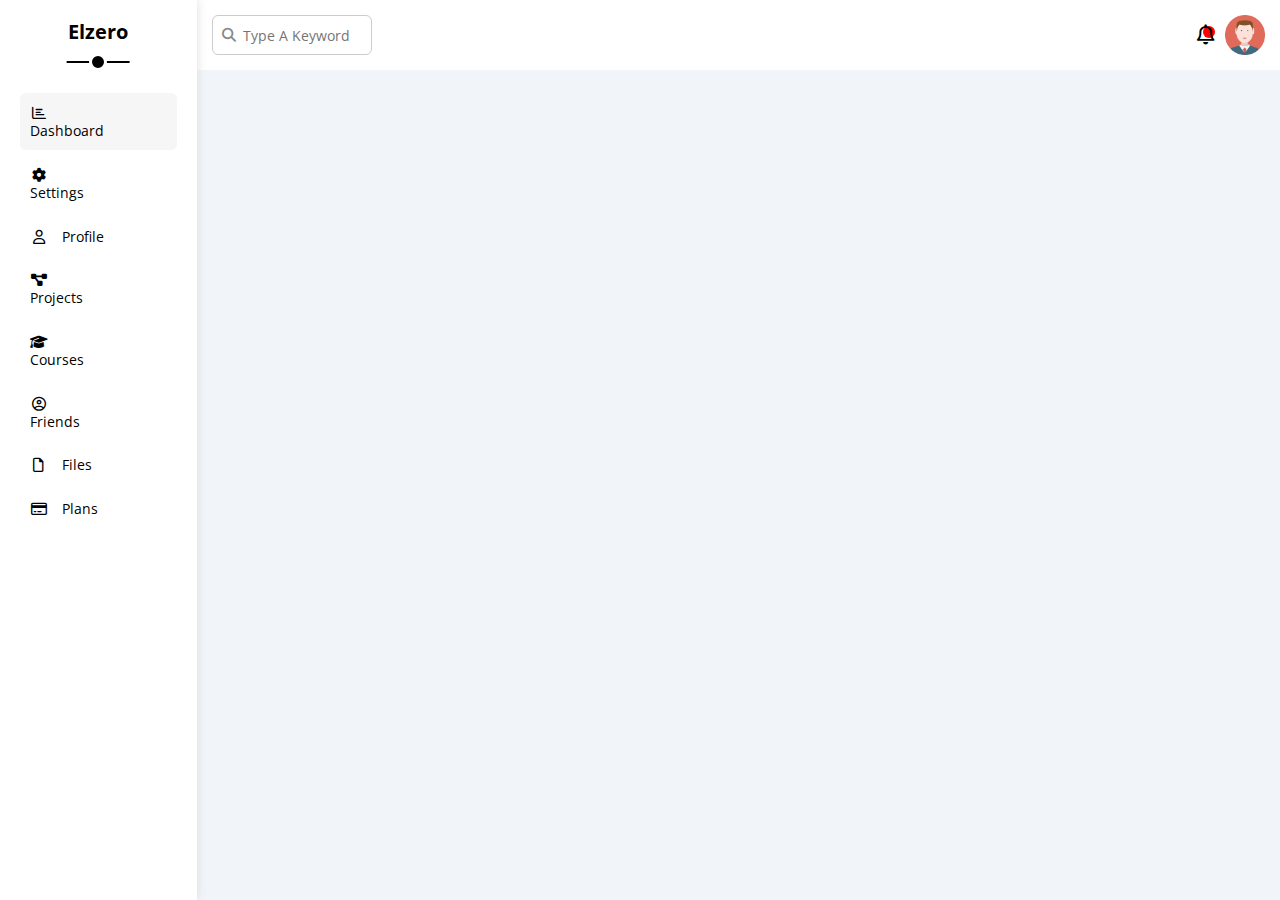
==== index.html @ d736d23d "Head" ====
<!DOCTYPE html>
<html lang="en">
  <head>
    <meta charset="UTF-8" />
    <meta http-equiv="X-UA-Compatible" content="IE=edge" />
    <meta name="viewport" content="width=device-width, initial-scale=1.0" />
    <!-- The main File -->
    <link rel="stylesheet" href="CSS/master.css" />
    <!-- Normalize Laybrary -->
    <link rel="stylesheet" href="CSS/normalize.css" />
    <!-- Font Awesome -->
    <link rel="stylesheet" href="CSS/all.min.css" />
    <!-- Open San Font -->
    <link rel="preconnect" href="https://fonts.googleapis.com" />
    <link rel="preconnect" href="https://fonts.gstatic.com" crossorigin />
    <link
      href="https://fonts.googleapis.com/css2?family=Open+Sans:ital,wght@0,300;0,400;0,500;0,600;0,700;0,800;1,300;1,400;1,500;1,600;1,700;1,800&display=swap"
      rel="stylesheet"
    />
    <title>Ali Dashboard</title>
  </head>
  <body>
    <div class="page">
      <!-- Start sidebar -->
      <div class="sidebar">
        <h3>Elzero</h3>
        <ul>
          <li class="active">
            <a href="index.html">
              <i class="fa-regular fa-chart-bar fa-fw"></i>
              <span>Dashboard</span>
            </a>
          </li>
          <li>
            <a href="index.html">
              <i class="fa-solid fa-gear fa-fw"></i>
              <span>Settings</span>
            </a>
          </li>
          <li>
            <a href="index.html">
              <i class="fa-regular fa-user fa-fw"></i>
              <span>Profile</span>
            </a>
          </li>
          <li>
            <a href="index.html">
              <i class="fa-solid fa-diagram-project fa-fw"></i>
              <span>Projects</span>
            </a>
          </li>
          <li>
            <a href="index.html">
              <i class="fa-solid fa-graduation-cap fa-fw"></i>
              <span>Courses</span>
            </a>
          </li>
          <li>
            <a href="index.html">
              <i class="fa-regular fa-circle-user fa-fw"></i>
              <span>Friends</span>
            </a>
          </li>
          <li>
            <a href="index.html">
              <i class="fa-regular fa-file fa-fw"></i>
              <span>Files</span>
            </a>
          </li>
          <li>
            <a href="index.html">
              <i class="fa-regular fa-credit-card fa-fw"></i>
              <span>Plans</span>
            </a>
          </li>
        </ul>
      </div>
      <!-- End sidebar -->
      <div class="content">
        <!-- Start Head -->
        <div class="head">
          <form action="">
            <div class="input">
              <input type="search" placeholder="Type A Keyword" />
            </div>
          </form>
          <div class="alert">
            <span>
              <i class="fa-regular fa-bell fa-lg"></i>
            </span>
            <img src="Images/avatar.png" alt="" />
          </div>
        </div>
        <!-- End Head -->
      </div>
    </div>
  </body>
</html>
---- CSS/master.css ----
*,
*::before,
*::after {
  --webkit-box-sizing: border-box;
  --moz-box-sizing: border-box;
  box-sizing: inherit;
  padding: 0;
  margin: 0;
}
*:focus {
  outline: none;
}
:root {
  --border-raduis: 6px;
  --col-white: white;
  --transition: 0.3s;
  --grey-color: #888;
}
html {
  box-sizing: border-box;
  scroll-behavior: smooth;
}
ul {
  list-style: none;
}
a {
  text-decoration: none;
}
body {
  font-family: "Open Sans", sans-serif;
}
.page {
  display: flex;
  min-height: 100vh;
  background-color: #f1f5f9;
}
/* Start Sidebar */

.sidebar {
  background-color: white;
  display: flex;
  flex-direction: column;
  padding: 20px 20px 40px;
  box-shadow: 0 0 10px #ddd;
  z-index: 2;
}
.sidebar h3 {
  font-size: 22px;
  font-weight: bold;
  display: block;
  display: flex;
  justify-content: center;
  margin: 0 0 50px;
  position: relative;
  font-size: 20px;
}
.sidebar h3::before {
  content: "";
  position: absolute;
  width: 18px;
  height: 18px;
  background-color: black;
  border: 3px solid white;
  border-radius: 50%;
  bottom: -28px;
  left: 50%;
  transform: translateX(-50%);
  z-index: 1;
}
.sidebar h3::after {
  content: "";
  position: absolute;
  background-color: black;
  width: 40%;
  height: 2px;
  bottom: -20px;
  left: 50%;
  transform: translateX(-50%);
}
.sidebar ul li {
  padding: 10px 70px 10px 10px;
  border-radius: var(--border-raduis);
  margin-bottom: 5px;
  cursor: pointer;
}
.sidebar ul li:hover {
  background-color: #f6f6f6;
  transition: var(--transition);
}
.sidebar ul .active {
  background-color: #f6f6f6;
}
.sidebar ul li a i {
  color: black;
  font-size: 14px;
  margin-right: 10px;
}
.sidebar ul li a span {
  font-size: 14px;
  color: black;
}
@media (max-width: 767px) {
  .sidebar {
    padding: 10px 5px;
  }
  .sidebar h3 {
    font-size: 13px;
    margin: 0 0 15px;
  }
  .sidebar h3::before {
    display: none;
  }
  .sidebar h3::after {
    display: none;
  }
  .sidebar ul {
    width: fit-content;
  }
  .sidebar ul li {
    padding: 10px;
    border-radius: var(--border-raduis);
    margin-bottom: 5px;
    cursor: pointer;
    width: fit-content;
  }
  .sidebar ul li a {
    display: block;
    width: fit-content;
    margin: auto;
  }
  .sidebar ul li a i {
    display: flex;
    justify-content: center;
    text-align: center;
    color: black;
    font-size: 14px;
    margin: auto;
  }
  .sidebar ul li a span {
    display: none;
  }
}

/* End Sidebar */

/* Start Head */

.content {
  width: 100vw;
}

.content .head {
  display: flex;
  justify-content: space-between;
  align-items: center;
  padding: 15px;
  background-color: var(--col-white);
}
.content .head form .input {
  position: relative;
}
.content .head form .input::before {
  font-family: var(--fa-style-family-classic);
  content: "\f002";
  font-weight: 900;
  position: absolute;
  left: 10px;
  top: 50%;
  transform: translateY(-50%);
  font-size: 14px;
  color: var(--grey-color);
  z-index: 2;
}
.content .head form input {
  width: 160px;
  height: 40px;
  border: 1px solid #ccc;
  padding-left: 30px;
  border-radius: var(--border-raduis);
  position: relative;
  transition: var(--transition);
}
.content .head form input::placeholder {
  font-weight: normal;
  font-size: 14px;
}
.content .head form input:focus::placeholder {
  opacity: 0;
}
.content .head form input:focus {
  width: 250px;
}
.content .head .alert {
  display: flex;
  justify-content: center;
  align-items: center;
  gap: 10px;
}
.content .head .alert span {
  position: relative;
}
.content .head .alert span::before {
  content: "";
  position: absolute;
  width: 12px;
  height: 12px;
  background-color: red;
  top: 0;
  right: 0;
  border-radius: 50%;
}
.content .head .alert i {
  position: relative;
}
.content .head .alert img {
  width: 40px;
}

/* End Head */
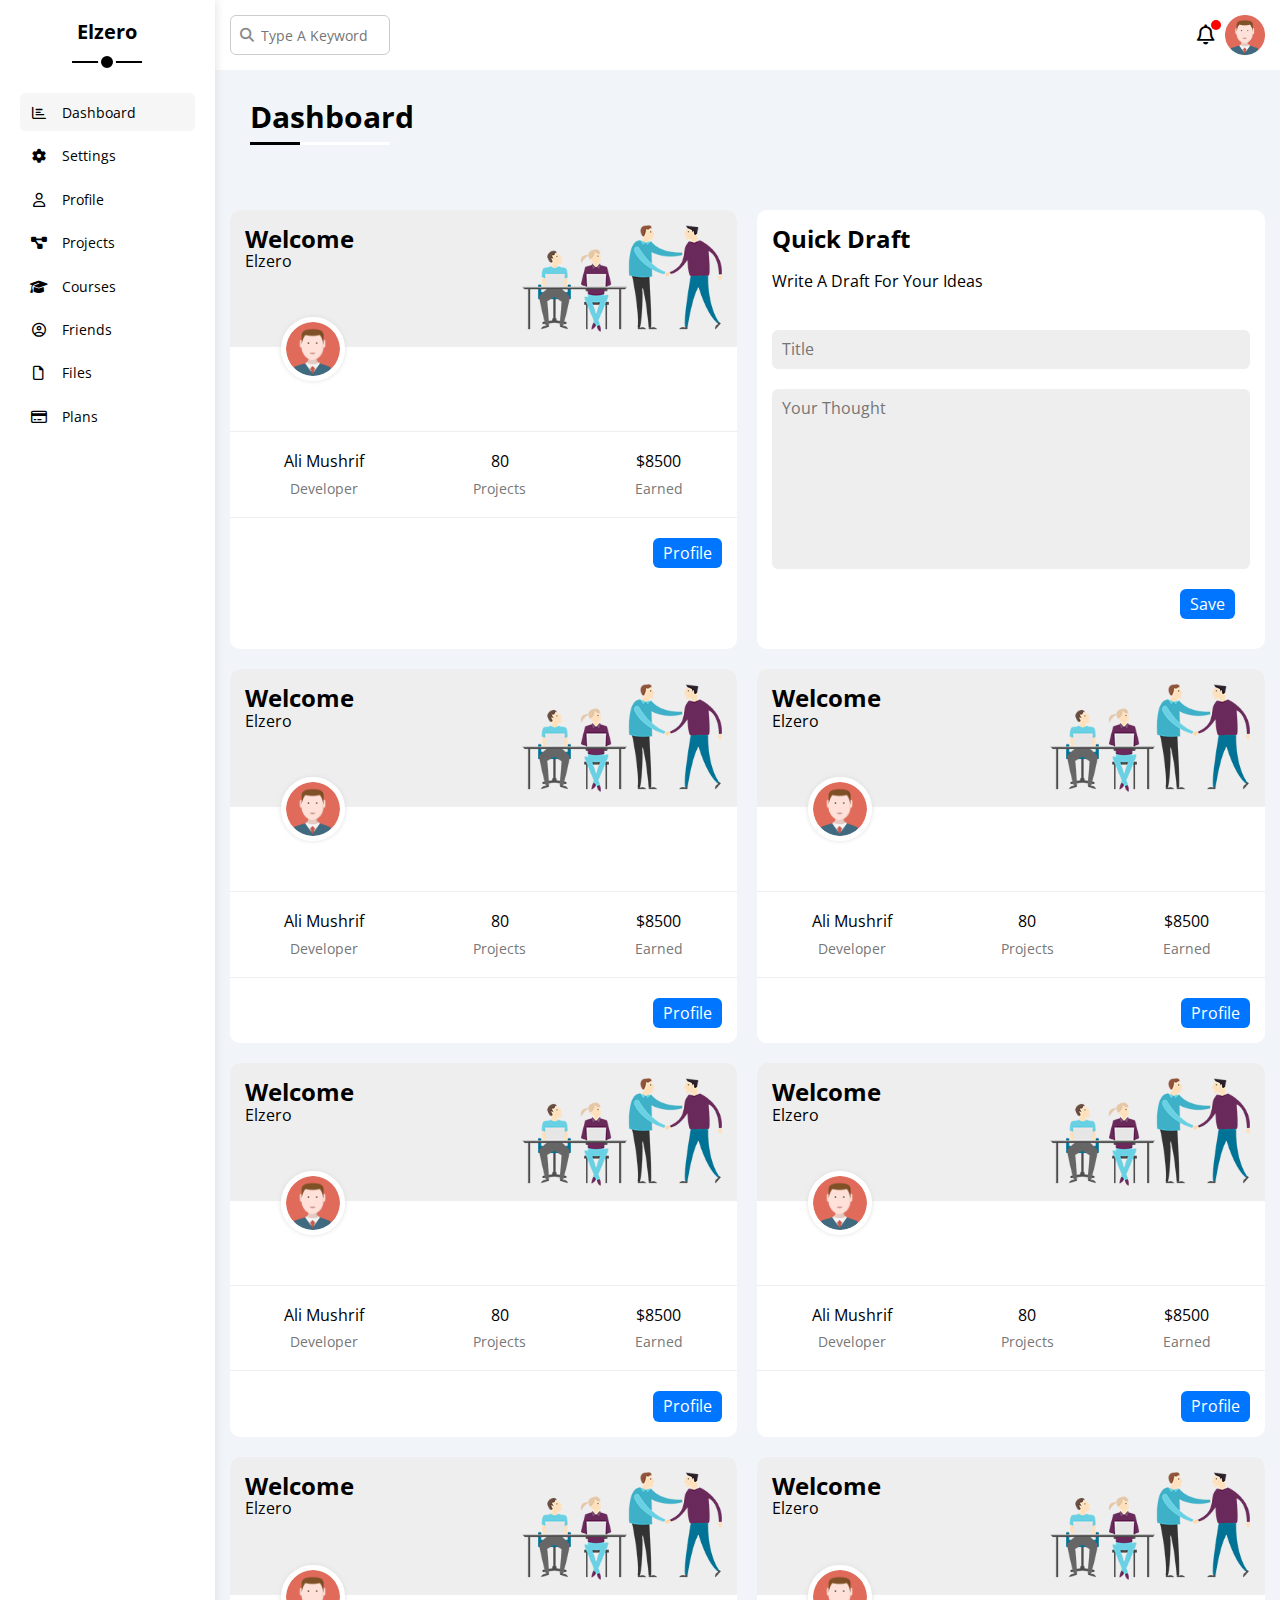
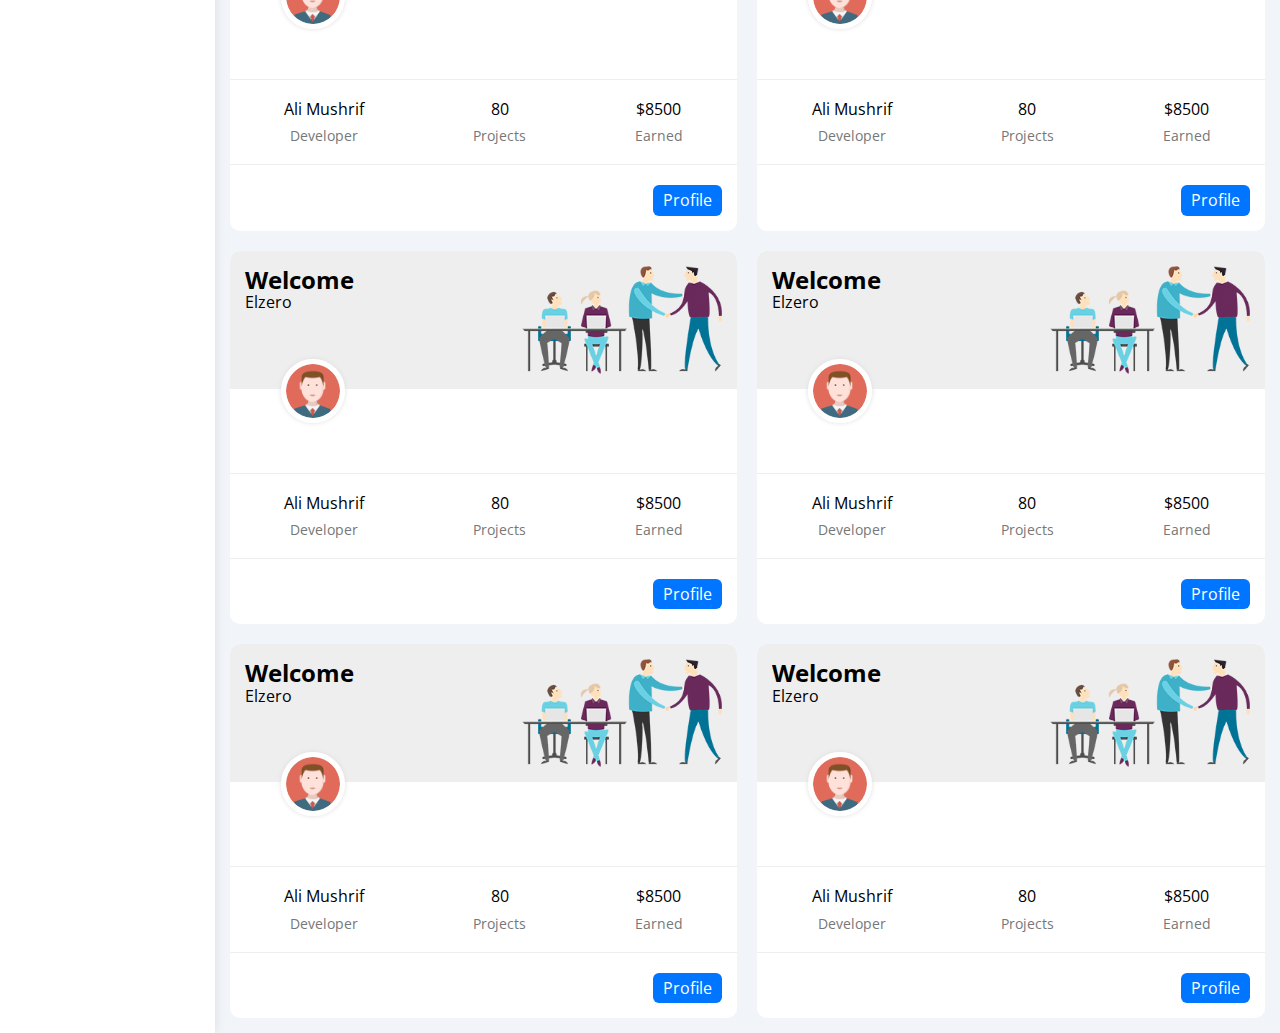
==== commit 424353f6: "Quick" ====
--- a/index.html
+++ b/index.html
@@ -92,6 +92,324 @@
           </div>
         </div>
         <!-- End Head -->
+        <!--Start Title Of Page -->
+        <div class="content-container">
+          <h1>Dashboard</h1>
+        </div>
+        <!--End Title Of Page -->
+        <div class="wrapper">
+          <!-- Start Welcome -->
+          <div class="box welcome">
+            <div class="intro">
+              <div class="text">
+                <h2>Welcome</h2>
+                <p>Elzero</p>
+              </div>
+              <img src="Images/welcome.png" alt="" />
+            </div>
+            <div class="rest">
+              <img src="Images/avatar.png" alt="" />
+              <div class="text">
+                <div class="column">
+                  <h3>Ali Mushrif</h3>
+                  <p>Developer</p>
+                </div>
+                <div class="column">
+                  <h3>80</h3>
+                  <p>Projects</p>
+                </div>
+                <div class="column">
+                  <h3>$8500</h3>
+                  <p>Earned</p>
+                </div>
+              </div>
+              <button>Profile</button>
+            </div>
+          </div>
+          <!-- End Welcome -->
+          <!-- Start Quick Draft -->
+          <!-- /*///////////////////////////////////////*/ -->
+          <div class="box quick-draft">
+            <h2>Quick Draft</h2>
+            <p>Write A Draft For Your Ideas</p>
+            <form action="">
+              <input type="text" placeholder="Title" />
+              <textarea placeholder="Your Thought"></textarea>
+              <input type="submit" value="Save" />
+            </form>
+          </div>
+          <!-- End Quick Draft -->
+          <div class="box welcome">
+            <div class="intro">
+              <div class="text">
+                <h2>Welcome</h2>
+                <p>Elzero</p>
+              </div>
+              <img src="Images/welcome.png" alt="" />
+            </div>
+            <div class="rest">
+              <img src="Images/avatar.png" alt="" />
+              <div class="text">
+                <div class="column">
+                  <h3>Ali Mushrif</h3>
+                  <p>Developer</p>
+                </div>
+                <div class="column">
+                  <h3>80</h3>
+                  <p>Projects</p>
+                </div>
+                <div class="column">
+                  <h3>$8500</h3>
+                  <p>Earned</p>
+                </div>
+              </div>
+              <button>Profile</button>
+            </div>
+          </div>
+          <div class="box welcome">
+            <div class="intro">
+              <div class="text">
+                <h2>Welcome</h2>
+                <p>Elzero</p>
+              </div>
+              <img src="Images/welcome.png" alt="" />
+            </div>
+            <div class="rest">
+              <img src="Images/avatar.png" alt="" />
+              <div class="text">
+                <div class="column">
+                  <h3>Ali Mushrif</h3>
+                  <p>Developer</p>
+                </div>
+                <div class="column">
+                  <h3>80</h3>
+                  <p>Projects</p>
+                </div>
+                <div class="column">
+                  <h3>$8500</h3>
+                  <p>Earned</p>
+                </div>
+              </div>
+              <button>Profile</button>
+            </div>
+          </div>
+          <div class="box welcome">
+            <div class="intro">
+              <div class="text">
+                <h2>Welcome</h2>
+                <p>Elzero</p>
+              </div>
+              <img src="Images/welcome.png" alt="" />
+            </div>
+            <div class="rest">
+              <img src="Images/avatar.png" alt="" />
+              <div class="text">
+                <div class="column">
+                  <h3>Ali Mushrif</h3>
+                  <p>Developer</p>
+                </div>
+                <div class="column">
+                  <h3>80</h3>
+                  <p>Projects</p>
+                </div>
+                <div class="column">
+                  <h3>$8500</h3>
+                  <p>Earned</p>
+                </div>
+              </div>
+              <button>Profile</button>
+            </div>
+          </div>
+          <div class="box welcome">
+            <div class="intro">
+              <div class="text">
+                <h2>Welcome</h2>
+                <p>Elzero</p>
+              </div>
+              <img src="Images/welcome.png" alt="" />
+            </div>
+            <div class="rest">
+              <img src="Images/avatar.png" alt="" />
+              <div class="text">
+                <div class="column">
+                  <h3>Ali Mushrif</h3>
+                  <p>Developer</p>
+                </div>
+                <div class="column">
+                  <h3>80</h3>
+                  <p>Projects</p>
+                </div>
+                <div class="column">
+                  <h3>$8500</h3>
+                  <p>Earned</p>
+                </div>
+              </div>
+              <button>Profile</button>
+            </div>
+          </div>
+          <div class="box welcome">
+            <div class="intro">
+              <div class="text">
+                <h2>Welcome</h2>
+                <p>Elzero</p>
+              </div>
+              <img src="Images/welcome.png" alt="" />
+            </div>
+            <div class="rest">
+              <img src="Images/avatar.png" alt="" />
+              <div class="text">
+                <div class="column">
+                  <h3>Ali Mushrif</h3>
+                  <p>Developer</p>
+                </div>
+                <div class="column">
+                  <h3>80</h3>
+                  <p>Projects</p>
+                </div>
+                <div class="column">
+                  <h3>$8500</h3>
+                  <p>Earned</p>
+                </div>
+              </div>
+              <button>Profile</button>
+            </div>
+          </div>
+          <div class="box welcome">
+            <div class="intro">
+              <div class="text">
+                <h2>Welcome</h2>
+                <p>Elzero</p>
+              </div>
+              <img src="Images/welcome.png" alt="" />
+            </div>
+            <div class="rest">
+              <img src="Images/avatar.png" alt="" />
+              <div class="text">
+                <div class="column">
+                  <h3>Ali Mushrif</h3>
+                  <p>Developer</p>
+                </div>
+                <div class="column">
+                  <h3>80</h3>
+                  <p>Projects</p>
+                </div>
+                <div class="column">
+                  <h3>$8500</h3>
+                  <p>Earned</p>
+                </div>
+              </div>
+              <button>Profile</button>
+            </div>
+          </div>
+          <div class="box welcome">
+            <div class="intro">
+              <div class="text">
+                <h2>Welcome</h2>
+                <p>Elzero</p>
+              </div>
+              <img src="Images/welcome.png" alt="" />
+            </div>
+            <div class="rest">
+              <img src="Images/avatar.png" alt="" />
+              <div class="text">
+                <div class="column">
+                  <h3>Ali Mushrif</h3>
+                  <p>Developer</p>
+                </div>
+                <div class="column">
+                  <h3>80</h3>
+                  <p>Projects</p>
+                </div>
+                <div class="column">
+                  <h3>$8500</h3>
+                  <p>Earned</p>
+                </div>
+              </div>
+              <button>Profile</button>
+            </div>
+          </div>
+          <div class="box welcome">
+            <div class="intro">
+              <div class="text">
+                <h2>Welcome</h2>
+                <p>Elzero</p>
+              </div>
+              <img src="Images/welcome.png" alt="" />
+            </div>
+            <div class="rest">
+              <img src="Images/avatar.png" alt="" />
+              <div class="text">
+                <div class="column">
+                  <h3>Ali Mushrif</h3>
+                  <p>Developer</p>
+                </div>
+                <div class="column">
+                  <h3>80</h3>
+                  <p>Projects</p>
+                </div>
+                <div class="column">
+                  <h3>$8500</h3>
+                  <p>Earned</p>
+                </div>
+              </div>
+              <button>Profile</button>
+            </div>
+          </div>
+          <div class="box welcome">
+            <div class="intro">
+              <div class="text">
+                <h2>Welcome</h2>
+                <p>Elzero</p>
+              </div>
+              <img src="Images/welcome.png" alt="" />
+            </div>
+            <div class="rest">
+              <img src="Images/avatar.png" alt="" />
+              <div class="text">
+                <div class="column">
+                  <h3>Ali Mushrif</h3>
+                  <p>Developer</p>
+                </div>
+                <div class="column">
+                  <h3>80</h3>
+                  <p>Projects</p>
+                </div>
+                <div class="column">
+                  <h3>$8500</h3>
+                  <p>Earned</p>
+                </div>
+              </div>
+              <button>Profile</button>
+            </div>
+          </div>
+          <div class="box welcome">
+            <div class="intro">
+              <div class="text">
+                <h2>Welcome</h2>
+                <p>Elzero</p>
+              </div>
+              <img src="Images/welcome.png" alt="" />
+            </div>
+            <div class="rest">
+              <img src="Images/avatar.png" alt="" />
+              <div class="text">
+                <div class="column">
+                  <h3>Ali Mushrif</h3>
+                  <p>Developer</p>
+                </div>
+                <div class="column">
+                  <h3>80</h3>
+                  <p>Projects</p>
+                </div>
+                <div class="column">
+                  <h3>$8500</h3>
+                  <p>Earned</p>
+                </div>
+              </div>
+              <button>Profile</button>
+            </div>
+          </div>
+        </div>
       </div>
     </div>
   </body>
--- a/CSS/master.css
+++ b/CSS/master.css
@@ -12,14 +12,33 @@
 }
 :root {
   --border-raduis: 6px;
-  --col-white: white;
+  --blue-color: #0075ff;
+  --blue-alt-color: #0d69d5;
+  --orange-color: #f59e0b;
+  --green-color: #22c55e;
+  --red-color: #f44336;
+  --grey-color: #888;
+  --text-color: #777;
+  --white-color: white;
+  --black-color: black;
   --transition: 0.3s;
-  --grey-color: #888;
 }
 html {
   box-sizing: border-box;
   scroll-behavior: smooth;
 }
+::-webkit-scrollbar {
+  width: 15px;
+}
+::-webkit-scrollbar-track {
+  background-color: #f6f6f6;
+}
+::-webkit-scrollbar-thumb {
+  background-color: var(--blue-color);
+}
+::-webkit-scrollbar-thumb:hover {
+  background-color: var(--blue-alt-color);
+}
 ul {
   list-style: none;
 }
@@ -37,9 +56,10 @@
 /* Start Sidebar */
 
 .sidebar {
-  background-color: white;
-  display: flex;
-  flex-direction: column;
+  background-color: var(--white-color);
+  display: flex;
+  flex-direction: column;
+  width: 250px;
   padding: 20px 20px 40px;
   box-shadow: 0 0 10px #ddd;
   z-index: 2;
@@ -60,7 +80,7 @@
   width: 18px;
   height: 18px;
   background-color: black;
-  border: 3px solid white;
+  border: 3px solid var(--white-color);
   border-radius: 50%;
   bottom: -28px;
   left: 50%;
@@ -78,7 +98,7 @@
   transform: translateX(-50%);
 }
 .sidebar ul li {
-  padding: 10px 70px 10px 10px;
+  padding: 10px;
   border-radius: var(--border-raduis);
   margin-bottom: 5px;
   cursor: pointer;
@@ -102,6 +122,7 @@
 @media (max-width: 767px) {
   .sidebar {
     padding: 10px 5px;
+    width: fit-content;
   }
   .sidebar h3 {
     font-size: 13px;
@@ -154,7 +175,7 @@
   justify-content: space-between;
   align-items: center;
   padding: 15px;
-  background-color: var(--col-white);
+  background-color: var(--white-color);
 }
 .content .head form .input {
   position: relative;
@@ -202,11 +223,11 @@
 .content .head .alert span::before {
   content: "";
   position: absolute;
-  width: 12px;
-  height: 12px;
+  width: 10px;
+  height: 10px;
   background-color: red;
-  top: 0;
-  right: 0;
+  top: -6px;
+  right: -6px;
   border-radius: 50%;
 }
 .content .head .alert i {
@@ -217,3 +238,158 @@
 }
 
 /* End Head */
+
+/* Start Title Of Page */
+.content-container {
+  padding: 10px 15px;
+}
+.content-container > h1 {
+  font-size: 30px;
+  padding: 0 0 10px;
+  font-weight: bold;
+  width: fit-content;
+  position: relative;
+  margin: 20px 20px 40px;
+}
+.content-container > h1::before {
+  content: "";
+  position: absolute;
+  width: 140px;
+  height: 3px;
+  left: 0;
+  bottom: 0;
+  background-color: var(--white-color);
+}
+.content-container > h1::after {
+  content: "";
+  position: absolute;
+  width: 50px;
+  height: 3px;
+  left: 0;
+  bottom: 0;
+  background-color: var(--black-color);
+}
+/* End Title Of Page */
+
+/* Start Welcome */
+
+.wrapper {
+  display: grid;
+  grid-template-columns: repeat(auto-fill, minmax(450px, 1fr));
+  gap: 20px;
+  padding: 15px;
+}
+
+.wrapper .box {
+  background-color: var(--white-color);
+  border-radius: 10px;
+  overflow: hidden;
+}
+.wrapper .welcome {
+  display: flex;
+  flex-direction: column;
+}
+.wrapper .welcome .intro {
+  display: flex;
+  justify-content: space-between;
+  background-color: #eee;
+  padding: 15px;
+}
+.wrapper .welcome .intro .text {
+}
+.wrapper .welcome .intro > img {
+  width: 200px;
+}
+.wrapper .welcome .rest {
+  display: flex;
+  flex-direction: column;
+}
+.wrapper .welcome .rest > img {
+  width: 64px;
+  box-shadow: 0 0 5px #ddd;
+  border-radius: 50%;
+  border: 5px solid var(--white-color);
+  position: relative;
+  top: -30px;
+  left: 10%;
+}
+.wrapper .welcome .rest .text {
+  display: flex;
+  justify-content: space-around;
+  border-top: 1px solid #eee;
+  border-bottom: 1px solid #eee;
+  padding: 20px 0;
+  margin: 20px 0;
+  text-align: center;
+}
+.wrapper .welcome .rest .text .column h3 {
+  margin-bottom: 10px;
+  font-weight: 400;
+  font-size: 16px;
+}
+.wrapper .welcome .rest .text .column p {
+  font-size: 14px;
+  color: var(--text-color);
+}
+.wrapper .welcome .rest button {
+  width: fit-content;
+  margin: 0 15px 15px auto;
+  background-color: var(--blue-color);
+  padding: 6px 10px;
+  border: none;
+  border-radius: var(--border-raduis);
+  color: var(--white-color);
+}
+.wrapper .welcome .rest button:hover {
+  background-color: var(--blue-alt-color);
+}
+
+/* End Welcome */
+
+/* Start Quick Draft */
+
+.wrapper .quick-draft {
+  display: flex;
+  flex-direction: column;
+  gap: 20px;
+  padding: 15px;
+}
+.wrapper .quick-draft p {
+  margin-bottom: 20px;
+}
+.wrapper .quick-draft form {
+  display: flex;
+  flex-direction: column;
+  gap: 20px;
+}
+.wrapper .quick-draft form > input[type="text"] {
+  width: 100%;
+  border-radius: var(--border-raduis);
+  border: none;
+  background-color: #eee;
+  min-height: 30px;
+  padding: 10px;
+}
+.wrapper .quick-draft form > textarea {
+  width: 100%;
+  resize: none;
+  min-height: 180px;
+  padding: 10px;
+  border-radius: var(--border-raduis);
+  background-color: #eee;
+  border: none;
+}
+.wrapper .quick-draft form input[type="submit"] {
+  width: fit-content;
+  background-color: var(--blue-color);
+  margin: 0 15px 15px auto;
+  padding: 6px 10px;
+  border: none;
+  border-radius: var(--border-raduis);
+  color: var(--white-color);
+}
+.wrapper .quick-draft form input[type="submit"]:hover {
+  background-color: var(--blue-alt-color);
+}
+
+/* End Quick Draft */
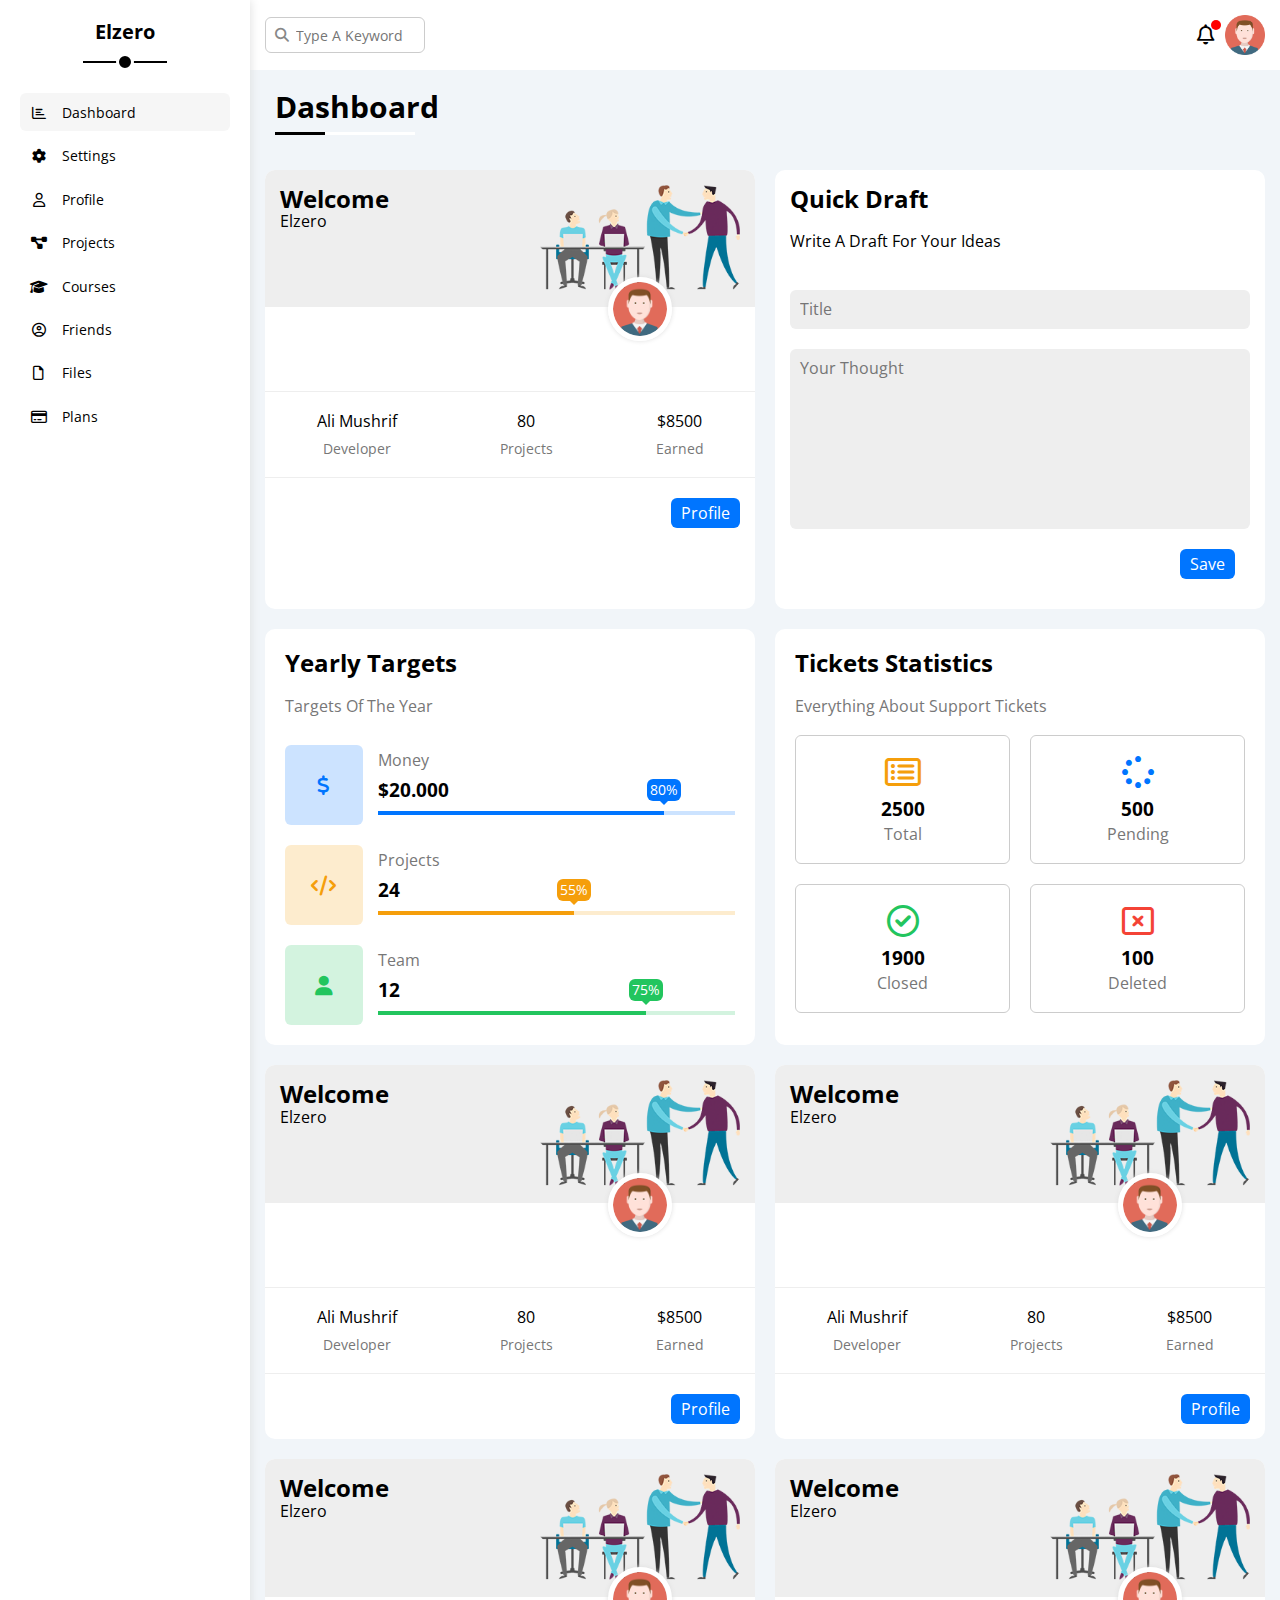
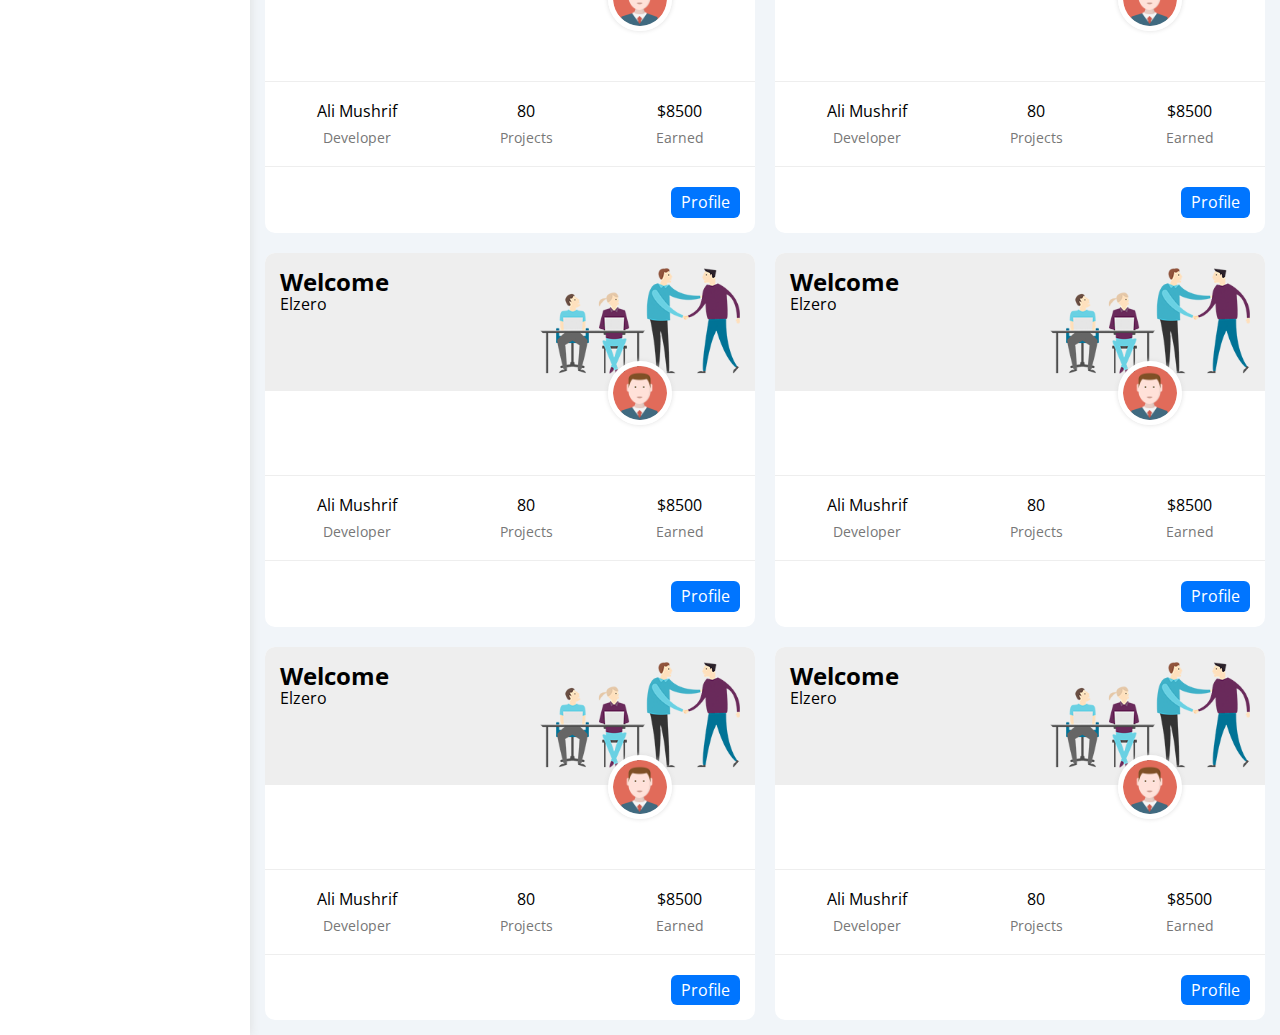
==== commit ab922c34: "Statistics" ====
--- a/index.html
+++ b/index.html
@@ -128,7 +128,6 @@
           </div>
           <!-- End Welcome -->
           <!-- Start Quick Draft -->
-          <!-- /*///////////////////////////////////////*/ -->
           <div class="box quick-draft">
             <h2>Quick Draft</h2>
             <p>Write A Draft For Your Ideas</p>
@@ -139,60 +138,76 @@
             </form>
           </div>
           <!-- End Quick Draft -->
-          <div class="box welcome">
-            <div class="intro">
-              <div class="text">
-                <h2>Welcome</h2>
-                <p>Elzero</p>
-              </div>
-              <img src="Images/welcome.png" alt="" />
-            </div>
-            <div class="rest">
-              <img src="Images/avatar.png" alt="" />
-              <div class="text">
-                <div class="column">
-                  <h3>Ali Mushrif</h3>
-                  <p>Developer</p>
-                </div>
-                <div class="column">
-                  <h3>80</h3>
-                  <p>Projects</p>
-                </div>
-                <div class="column">
-                  <h3>$8500</h3>
-                  <p>Earned</p>
-                </div>
-              </div>
-              <button>Profile</button>
-            </div>
-          </div>
-          <div class="box welcome">
-            <div class="intro">
-              <div class="text">
-                <h2>Welcome</h2>
-                <p>Elzero</p>
-              </div>
-              <img src="Images/welcome.png" alt="" />
-            </div>
-            <div class="rest">
-              <img src="Images/avatar.png" alt="" />
-              <div class="text">
-                <div class="column">
-                  <h3>Ali Mushrif</h3>
-                  <p>Developer</p>
-                </div>
-                <div class="column">
-                  <h3>80</h3>
-                  <p>Projects</p>
-                </div>
-                <div class="column">
-                  <h3>$8500</h3>
-                  <p>Earned</p>
-                </div>
-              </div>
-              <button>Profile</button>
-            </div>
-          </div>
+          <!-- Start Yearly Targets -->
+          <div class="box yearly-targets">
+            <h2>Yearly Targets</h2>
+            <p>Targets Of The Year</p>
+            <div class="sub-box a">
+              <div class="icon">
+                <i class="fa-solid fa-dollar-sign fa-lg c-blue"></i>
+              </div>
+              <div class="target">
+                <p>Money</p>
+                <h3>$20.000</h3>
+                <div>
+                  <span style="width: 80%" prog="80%"></span>
+                </div>
+              </div>
+            </div>
+            <div class="sub-box b">
+              <div class="icon">
+                <i class="fa-solid fa-code fa-lg c-orange"></i>
+              </div>
+              <div class="target">
+                <p>Projects</p>
+                <h3>24</h3>
+                <div>
+                  <span style="width: 55%" prog="55%"></span>
+                </div>
+              </div>
+            </div>
+            <div class="sub-box c">
+              <div class="icon">
+                <i class="fa-solid fa-user fa-lg c-green"></i>
+              </div>
+              <div class="target">
+                <p>Team</p>
+                <h3>12</h3>
+                <div>
+                  <span style="width: 75%" prog="75%"></span>
+                </div>
+              </div>
+            </div>
+          </div>
+          <!-- End Yearly Targets -->
+          <!-- Start Tickets Statistics -->
+          <div class="box tickets-statistics">
+            <h2>Tickets Statistics</h2>
+            <p>Everything About Support Tickets</p>
+            <div class="grid-holder">
+              <div class="sub-box a">
+                <i class="fa-regular fa-rectangle-list fa-2x"></i>
+                <h3>2500</h3>
+                <p>Total</p>
+              </div>
+              <div class="sub-box b">
+                <i class="fa-solid fa-spinner fa-2x"></i>
+                <h3>500</h3>
+                <p>Pending</p>
+              </div>
+              <div class="sub-box c">
+                <i class="fa-regular fa-circle-check fa-2x"></i>
+                <h3>1900</h3>
+                <p>Closed</p>
+              </div>
+              <div class="sub-box d">
+                <i class="fa-regular fa-rectangle-xmark fa-2x mb-10 c-red"></i>
+                <h3>100</h3>
+                <p>Deleted</p>
+              </div>
+            </div>
+          </div>
+          <!-- End Tickets Statistics -->
           <div class="box welcome">
             <div class="intro">
               <div class="text">
--- a/CSS/master.css
+++ b/CSS/master.css
@@ -167,9 +167,14 @@
 /* Start Head */
 
 .content {
-  width: 100vw;
-}
-
+  width: calc(100vw - 250px);
+  flex: 1;
+}
+@media (max-width: 767px) {
+  .content {
+    width: calc(100vw - 50px);
+  }
+}
 .content .head {
   display: flex;
   justify-content: space-between;
@@ -194,9 +199,8 @@
 }
 .content .head form input {
   width: 160px;
-  height: 40px;
   border: 1px solid #ccc;
-  padding-left: 30px;
+  padding: 8px 0 8px 30px;
   border-radius: var(--border-raduis);
   position: relative;
   transition: var(--transition);
@@ -249,7 +253,7 @@
   font-weight: bold;
   width: fit-content;
   position: relative;
-  margin: 20px 20px 40px;
+  margin: 10px;
 }
 .content-container > h1::before {
   content: "";
@@ -279,7 +283,14 @@
   gap: 20px;
   padding: 15px;
 }
-
+@media (max-width: 767px) {
+  .wrapper {
+    display: grid;
+    grid-template-columns: repeat(auto-fill, minmax(250px, 1fr));
+    gap: 20px;
+    padding: 15px;
+  }
+}
 .wrapper .box {
   background-color: var(--white-color);
   border-radius: 10px;
@@ -295,10 +306,14 @@
   background-color: #eee;
   padding: 15px;
 }
-.wrapper .welcome .intro .text {
-}
+
 .wrapper .welcome .intro > img {
   width: 200px;
+}
+@media (max-width: 767px) {
+  .wrapper .welcome .intro > img {
+    display: none;
+  }
 }
 .wrapper .welcome .rest {
   display: flex;
@@ -311,7 +326,7 @@
   border: 5px solid var(--white-color);
   position: relative;
   top: -30px;
-  left: 10%;
+  right: -70%;
 }
 .wrapper .welcome .rest .text {
   display: flex;
@@ -393,3 +408,169 @@
 }
 
 /* End Quick Draft */
+
+/* Start Yearly Targets */
+
+.yearly-targets {
+  display: flex;
+  flex-direction: column;
+  gap: 20px;
+  padding: 20px;
+  background-color: var(--white-color);
+}
+.yearly-targets h2 {
+}
+.yearly-targets p {
+  color: var(--text-color);
+  margin-bottom: 10px;
+}
+.yearly-targets .sub-box {
+  display: flex;
+}
+.yearly-targets .sub-box .icon {
+  display: flex;
+  justify-content: center;
+  align-items: center;
+  width: 98px;
+  height: 80px;
+  margin-right: 15px;
+  border-radius: var(--border-raduis);
+}
+.yearly-targets .a .icon {
+  background-color: rgb(0 117 255 / 20%);
+  color: var(--blue-color);
+}
+.yearly-targets .b .icon {
+  background-color: rgb(245 158 11 / 20%);
+  color: var(--orange-color);
+}
+.yearly-targets .c .icon {
+  background-color: rgb(34 197 94 / 20%);
+  color: var(--green-color);
+}
+.yearly-targets .sub-box .target {
+  display: flex;
+  flex-direction: column;
+  justify-content: center;
+  width: 100%;
+}
+.yearly-targets .sub-box .target h3 {
+  margin-bottom: 10px;
+}
+.yearly-targets .sub-box .target > div {
+  width: 100%;
+  height: 4px;
+  margin-bottom: 5px;
+}
+.yearly-targets .sub-box .target > div {
+  position: relative;
+}
+.yearly-targets .a .target > div {
+  background-color: rgb(0 117 255 / 20%);
+}
+.yearly-targets .b .target > div {
+  background-color: rgb(245 158 11 / 20%);
+}
+.yearly-targets .c .target > div {
+  background-color: rgb(34 197 94 / 20%);
+}
+.yearly-targets .sub-box .target > div span {
+  height: 4px;
+  position: absolute;
+  left: 0;
+  top: 0;
+}
+.yearly-targets .sub-box .target > div span::before {
+  content: attr(prog);
+  position: absolute;
+  width: 34px;
+  height: 22px;
+  right: -17px;
+  top: -32px;
+  color: var(--white-color);
+  border-radius: var(--border-raduis);
+  display: flex;
+  justify-content: center;
+  align-items: center;
+  font-size: 14px;
+  z-index: 1;
+}
+.yearly-targets .a .target > div span::before {
+  background-color: var(--blue-color);
+}
+.yearly-targets .b .target > div span::before {
+  background-color: var(--orange-color);
+}
+.yearly-targets .c .target > div span::before {
+  background-color: var(--green-color);
+}
+.yearly-targets .sub-box .target > div span::after {
+  content: "";
+  border: 10px solid;
+  position: absolute;
+  right: -10px;
+  top: -16px;
+}
+.yearly-targets .a .target > div span::after {
+  border-color: var(--blue-color) transparent transparent transparent;
+}
+.yearly-targets .b .target > div span::after {
+  border-color: var(--orange-color) transparent transparent transparent;
+}
+.yearly-targets .c .target > div span::after {
+  border-color: var(--green-color) transparent transparent transparent;
+}
+
+.yearly-targets .a .target > div span {
+  background-color: var(--blue-color);
+}
+.yearly-targets .b .target > div span {
+  background-color: var(--orange-color);
+}
+.yearly-targets .c .target > div span {
+  background-color: var(--green-color);
+}
+
+/* End Yearly Targets */
+
+/* Start Tickets Statistics */
+.tickets-statistics {
+  display: flex;
+  flex-direction: column;
+  gap: 20px;
+  padding: 20px;
+}
+.tickets-statistics p {
+  color: var(--text-color);
+}
+.tickets-statistics .grid-holder {
+  display: grid;
+  grid-template-columns: repeat(auto-fill, minmax(200px, 1fr));
+  gap: 20px;
+}
+.tickets-statistics .grid-holder .sub-box {
+  border: 1px solid #ccc;
+  border-radius: var(--border-raduis);
+  display: flex;
+  flex-direction: column;
+  justify-content: center;
+  align-items: center;
+  padding: 20px;
+}
+.tickets-statistics .grid-holder .a i {
+  color: var(--orange-color);
+}
+.tickets-statistics .grid-holder .b i {
+  color: var(--blue-color);
+}
+.tickets-statistics .grid-holder .c i {
+  color: var(--green-color);
+}
+.tickets-statistics .grid-holder .d i {
+  color: var(--red-color);
+}
+.tickets-statistics .grid-holder .sub-box h3 {
+  margin: 10px 0 5px;
+}
+
+/* End Tickets Statistics */
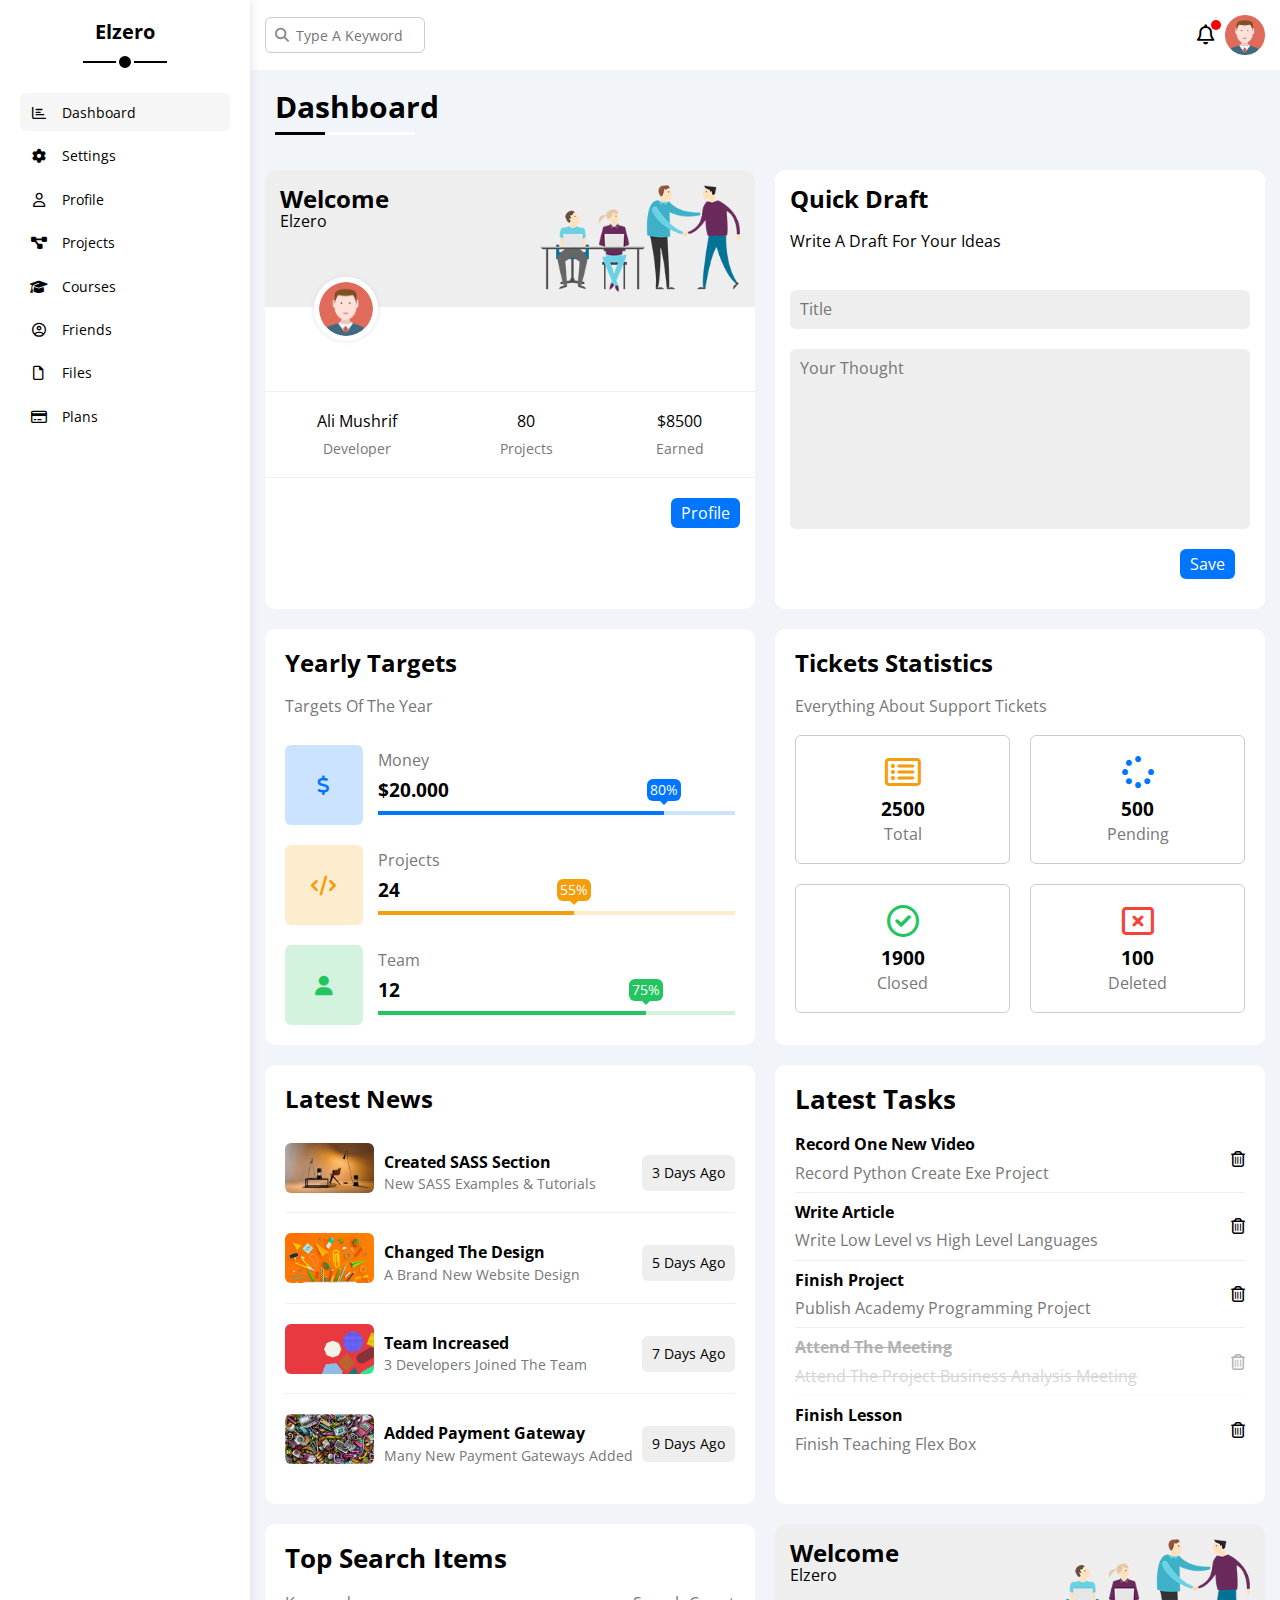
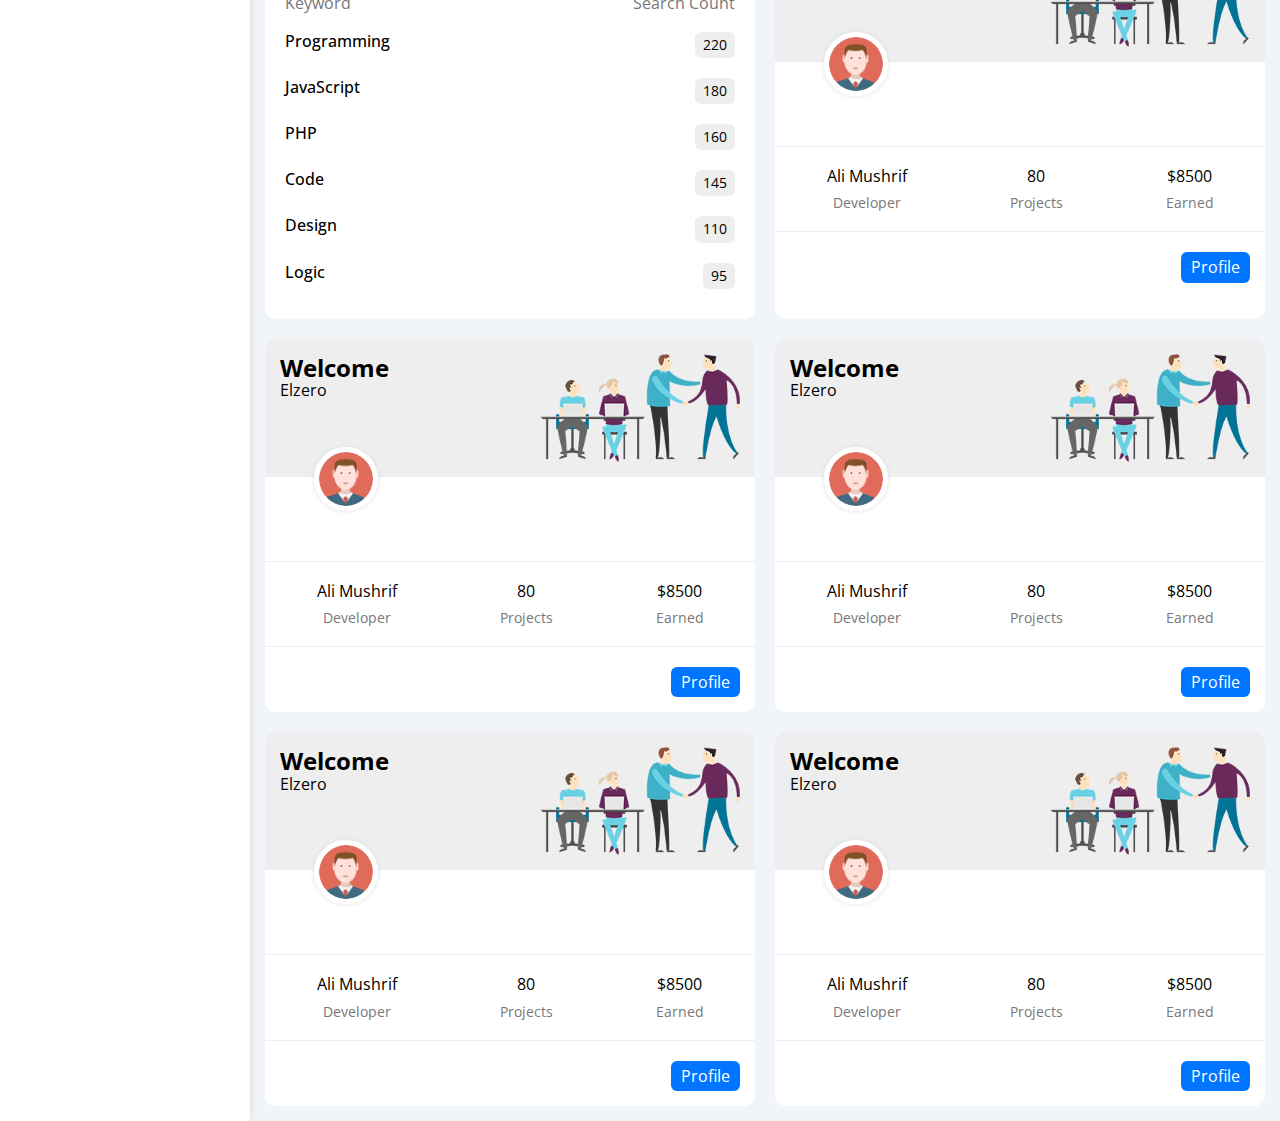
==== commit b935c523: "Search Items" ====
--- a/index.html
+++ b/index.html
@@ -208,87 +208,124 @@
             </div>
           </div>
           <!-- End Tickets Statistics -->
-          <div class="box welcome">
-            <div class="intro">
-              <div class="text">
-                <h2>Welcome</h2>
-                <p>Elzero</p>
-              </div>
-              <img src="Images/welcome.png" alt="" />
-            </div>
-            <div class="rest">
-              <img src="Images/avatar.png" alt="" />
-              <div class="text">
-                <div class="column">
-                  <h3>Ali Mushrif</h3>
-                  <p>Developer</p>
-                </div>
-                <div class="column">
-                  <h3>80</h3>
-                  <p>Projects</p>
-                </div>
-                <div class="column">
-                  <h3>$8500</h3>
-                  <p>Earned</p>
-                </div>
-              </div>
-              <button>Profile</button>
-            </div>
-          </div>
-          <div class="box welcome">
-            <div class="intro">
-              <div class="text">
-                <h2>Welcome</h2>
-                <p>Elzero</p>
-              </div>
-              <img src="Images/welcome.png" alt="" />
-            </div>
-            <div class="rest">
-              <img src="Images/avatar.png" alt="" />
-              <div class="text">
-                <div class="column">
-                  <h3>Ali Mushrif</h3>
-                  <p>Developer</p>
-                </div>
-                <div class="column">
-                  <h3>80</h3>
-                  <p>Projects</p>
-                </div>
-                <div class="column">
-                  <h3>$8500</h3>
-                  <p>Earned</p>
-                </div>
-              </div>
-              <button>Profile</button>
-            </div>
-          </div>
-          <div class="box welcome">
-            <div class="intro">
-              <div class="text">
-                <h2>Welcome</h2>
-                <p>Elzero</p>
-              </div>
-              <img src="Images/welcome.png" alt="" />
-            </div>
-            <div class="rest">
-              <img src="Images/avatar.png" alt="" />
-              <div class="text">
-                <div class="column">
-                  <h3>Ali Mushrif</h3>
-                  <p>Developer</p>
-                </div>
-                <div class="column">
-                  <h3>80</h3>
-                  <p>Projects</p>
-                </div>
-                <div class="column">
-                  <h3>$8500</h3>
-                  <p>Earned</p>
-                </div>
-              </div>
-              <button>Profile</button>
-            </div>
-          </div>
+          <!-- Start Latest News -->
+          <div class="box latest-news">
+            <h2>Latest News</h2>
+            <div class="sub-box">
+              <div class="intro">
+                <img src="Images/news-01.png" alt="" />
+                <div class="text">
+                  <h3>Created SASS Section</h3>
+                  <p>New SASS Examples & Tutorials</p>
+                </div>
+              </div>
+              <span>3 Days Ago </span>
+            </div>
+            <div class="sub-box">
+              <div class="intro">
+                <img src="Images/news-02.png" alt="" />
+                <div class="text">
+                  <h3>Changed The Design</h3>
+                  <p>A Brand New Website Design</p>
+                </div>
+              </div>
+              <span>5 Days Ago</span>
+            </div>
+            <div class="sub-box">
+              <div class="intro">
+                <img src="Images/news-03.png" alt="" />
+                <div class="text">
+                  <h3>Team Increased</h3>
+                  <p>3 Developers Joined The Team</p>
+                </div>
+              </div>
+              <span>7 Days Ago</span>
+            </div>
+            <div class="sub-box">
+              <div class="intro">
+                <img src="Images/news-04.png" alt="" />
+                <div class="text">
+                  <h3>Added Payment Gateway</h3>
+                  <p>Many New Payment Gateways Added</p>
+                </div>
+              </div>
+              <span>9 Days Ago</span>
+            </div>
+          </div>
+          <!-- End Latest News -->
+          <!-- Start Latest Tasks -->
+          <div class="box latest-tasks">
+            <h2>Latest Tasks</h2>
+            <div class="sub-box">
+              <div class="text">
+                <h4>Record One New Video</h4>
+                <p>Record Python Create Exe Project</p>
+              </div>
+              <i class="fa-regular fa-trash-can delete"></i>
+            </div>
+            <div class="sub-box">
+              <div class="text">
+                <h4>Write Article</h4>
+                <p>Write Low Level vs High Level Languages</p>
+              </div>
+              <i class="fa-regular fa-trash-can delete"></i>
+            </div>
+            <div class="sub-box">
+              <div class="text">
+                <h4>Finish Project</h4>
+                <p>Publish Academy Programming Project</p>
+              </div>
+              <i class="fa-regular fa-trash-can delete"></i>
+            </div>
+            <div class="sub-box opa">
+              <div class="text">
+                <h4>Attend The Meeting</h4>
+                <p>Attend The Project Business Analysis Meeting</p>
+              </div>
+              <i class="fa-regular fa-trash-can delete"></i>
+            </div>
+            <div class="sub-box">
+              <div class="text">
+                <h4>Finish Lesson</h4>
+                <p>Finish Teaching Flex Box</p>
+              </div>
+              <i class="fa-regular fa-trash-can delete"></i>
+            </div>
+          </div>
+          <!-- End Latest Tasks -->
+          <!-- Start Top Search Items -->
+          <div class="box search-items">
+            <h2>Top Search Items</h2>
+            <div class="span">
+              <span>Keyword</span>
+              <span>Search Count</span>
+            </div>
+            <div class="list">
+              <h4>Programming</h4>
+              <span>220</span>
+            </div>
+            <div class="list">
+              <h4>JavaScript</h4>
+              <span>180</span>
+            </div>
+            <div class="list">
+              <h4>PHP</h4>
+              <span>160</span>
+            </div>
+            <div class="list">
+              <h4>Code</h4>
+              <span>145</span>
+            </div>
+            <div class="list">
+              <h4>Design</h4>
+              <span>110</span>
+            </div>
+            <div class="list">
+              <h4>Logic</h4>
+              <span>95</span>
+            </div>
+          </div>
+          <!-- End Top Search Items -->
           <div class="box welcome">
             <div class="intro">
               <div class="text">
--- a/CSS/master.css
+++ b/CSS/master.css
@@ -286,9 +286,9 @@
 @media (max-width: 767px) {
   .wrapper {
     display: grid;
-    grid-template-columns: repeat(auto-fill, minmax(250px, 1fr));
-    gap: 20px;
-    padding: 15px;
+    grid-template-columns: repeat(auto-fill, minmax(300px, 1fr));
+    gap: 10px;
+    padding: 6px;
   }
 }
 .wrapper .box {
@@ -326,7 +326,12 @@
   border: 5px solid var(--white-color);
   position: relative;
   top: -30px;
-  right: -70%;
+  left: 10%;
+}
+@media (max-width: 767px) {
+  .wrapper .welcome .rest > img {
+    left: 70%;
+  }
 }
 .wrapper .welcome .rest .text {
   display: flex;
@@ -574,3 +579,134 @@
 }
 
 /* End Tickets Statistics */
+
+/* Start Latest News */
+
+.latest-news {
+  display: flex;
+  flex-direction: column;
+  gap: 20px;
+  padding: 20px;
+}
+.latest-news h2 {
+  margin-bottom: 10px;
+}
+.latest-news .sub-box {
+  display: flex;
+  justify-content: space-between;
+  align-items: center;
+  padding-bottom: 10px;
+}
+.latest-news .sub-box:not(:last-child) {
+  border-bottom: 1px solid #eee;
+}
+.latest-news .sub-box .intro {
+  display: flex;
+}
+.latest-news .sub-box .intro > img {
+  height: 50px;
+  border-radius: var(--border-raduis);
+}
+
+.latest-news .sub-box .intro .text {
+  margin-left: 10px;
+  padding: 10px 0;
+}
+.latest-news .sub-box .intro .text h3 {
+  font-size: 16px;
+  margin-bottom: 5px;
+}
+.latest-news .sub-box .intro .text p {
+  font-size: 14px;
+  color: var(--text-color);
+}
+.latest-news .sub-box span {
+  font-size: 14px;
+  color: black;
+  background-color: #eee;
+  padding: 10px;
+  border-radius: var(--border-raduis);
+}
+@media (max-width: 767px) {
+  .latest-news .sub-box {
+    flex-direction: column;
+  }
+  .latest-news .sub-box .intro {
+    justify-content: space-between;
+    align-items: flex-start;
+  }
+  .latest-news .sub-box .intro .text {
+    padding: 0;
+  }
+}
+/* End Latest News */
+
+/* Start Top Search Items */
+
+.latest-tasks {
+  display: flex;
+  flex-direction: column;
+  gap: 10px;
+  padding: 20px;
+}
+.latest-tasks h2 {
+  font-size: 26px;
+  margin-bottom: 10px;
+}
+.latest-tasks p {
+  color: var(--text-color);
+  font-size: 16px;
+  margin-top: 10px;
+}
+.latest-tasks .sub-box {
+  display: flex;
+  justify-content: space-between;
+  align-items: center;
+  padding-bottom: 10px;
+}
+.latest-tasks .sub-box:not(:last-child) {
+  border-bottom: 1px solid #eee;
+}
+
+.latest-tasks .opa {
+  opacity: 0.3;
+}
+.latest-tasks .opa h4,
+.latest-tasks .opa p {
+  text-decoration: line-through;
+}
+/* End Top Search Items */
+
+/* Start Top Search Items */
+
+.search-items {
+  display: flex;
+  flex-direction: column;
+  gap: 10px;
+  padding: 20px;
+}
+.search-items h2 {
+  font-size: 26px;
+}
+.search-items .span {
+  color: var(--text-color);
+  display: flex;
+  justify-content: space-between;
+  margin: 10px 0;
+}
+.search-items .list {
+  display: flex;
+  justify-content: space-between;
+  margin-bottom: 10px;
+}
+.search-items .list h4 {
+  font-weight: 500;
+}
+.search-items .list span {
+  background-color: #eee;
+  padding: 5px 8px;
+  border-radius: var(--border-raduis);
+  font-size: 14px;
+}
+
+/* End Top Search Items */
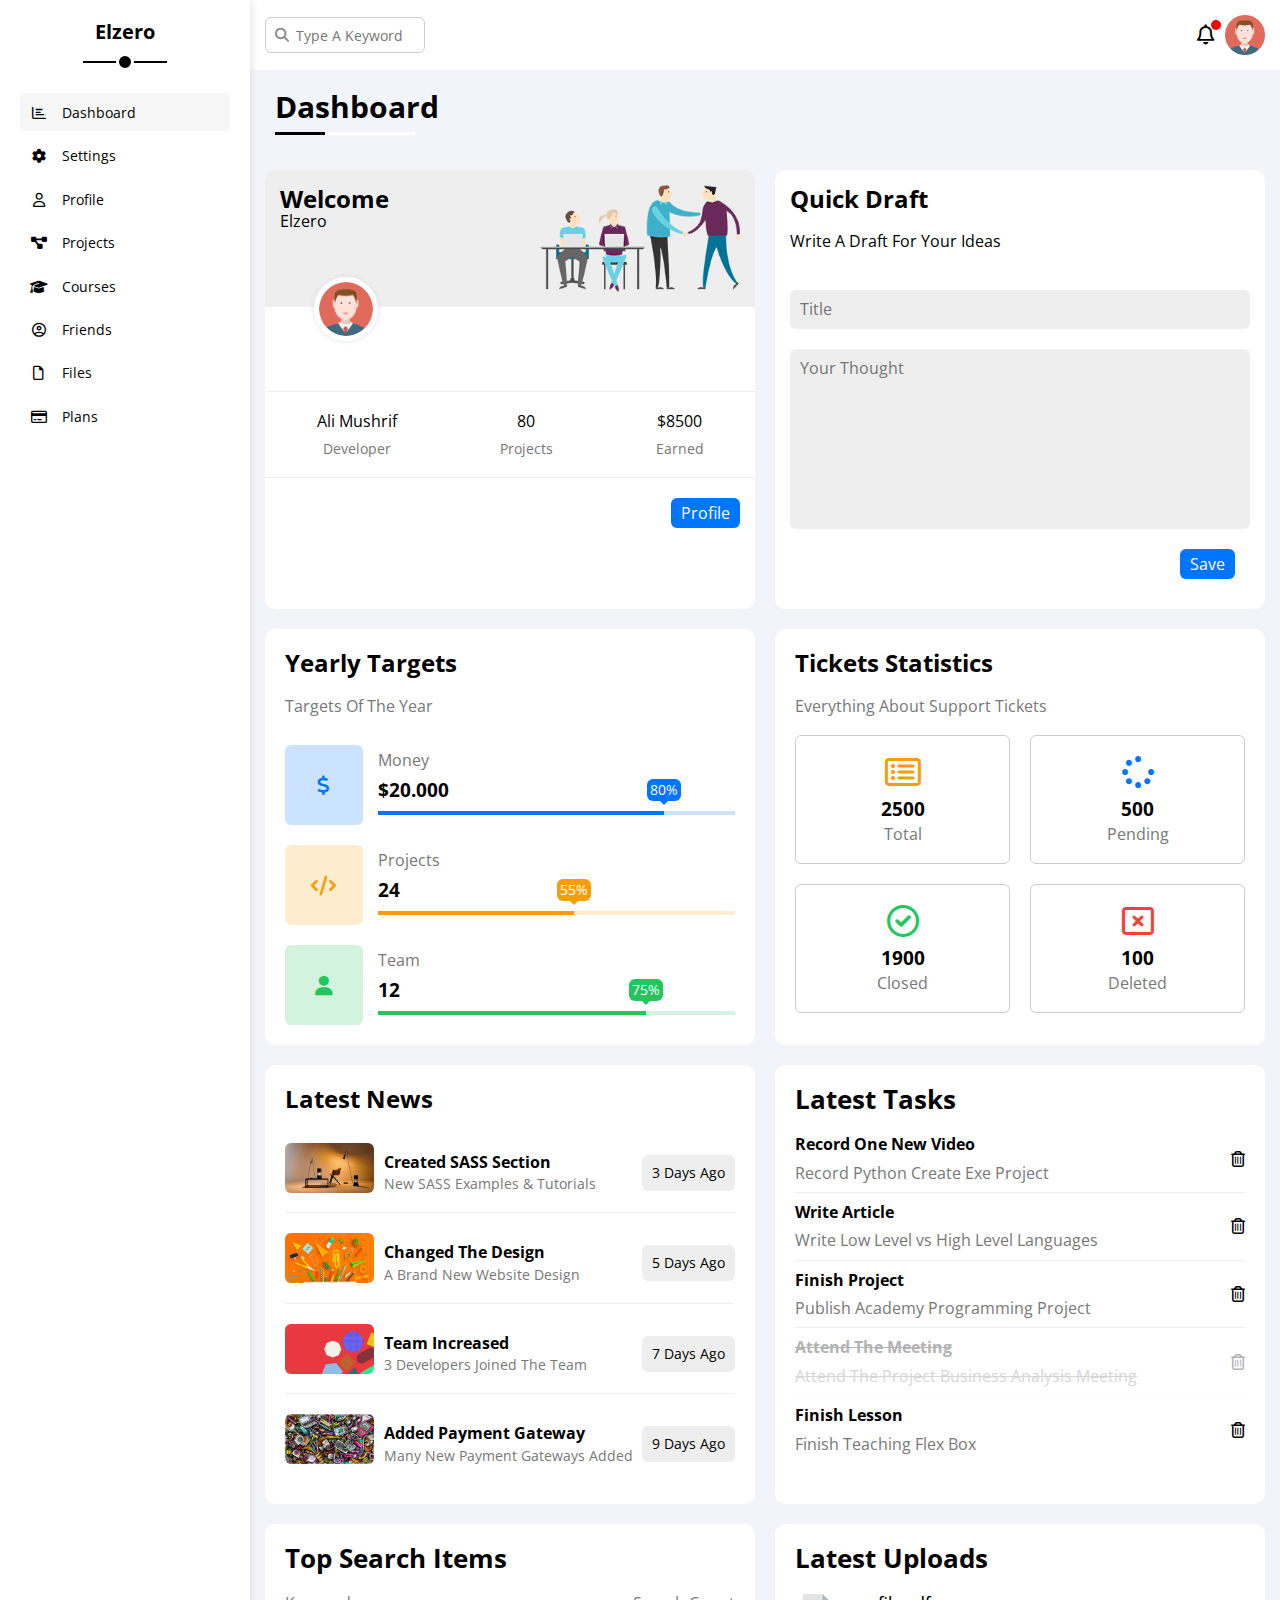
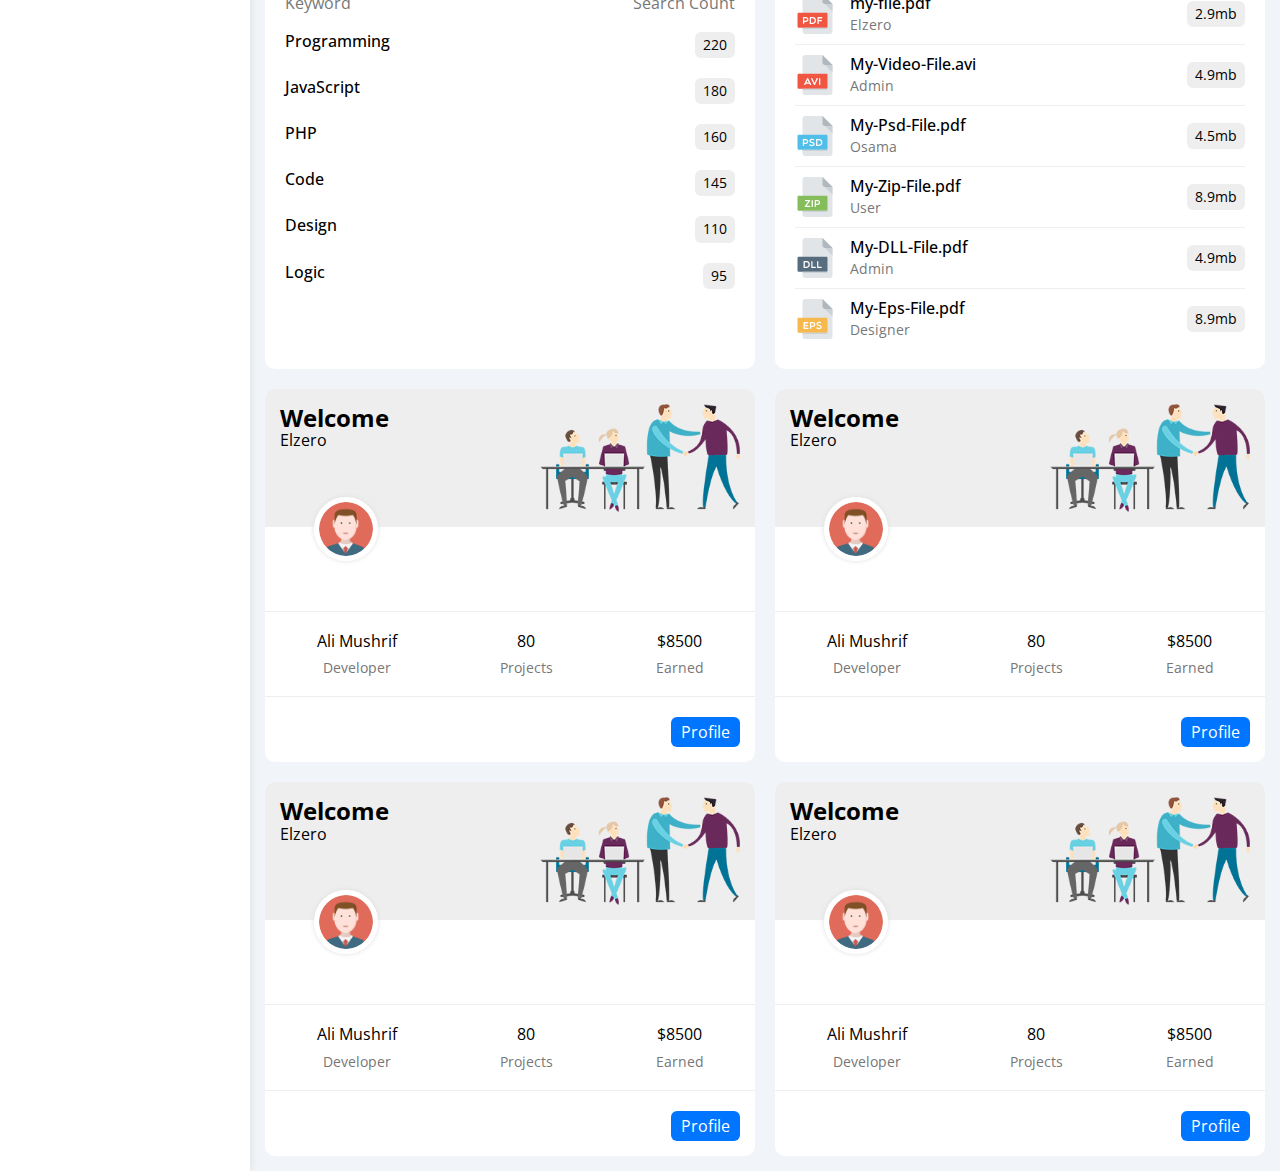
==== commit 345ecbba: "Latest Uploads" ====
--- a/index.html
+++ b/index.html
@@ -326,33 +326,71 @@
             </div>
           </div>
           <!-- End Top Search Items -->
-          <div class="box welcome">
-            <div class="intro">
-              <div class="text">
-                <h2>Welcome</h2>
-                <p>Elzero</p>
-              </div>
-              <img src="Images/welcome.png" alt="" />
-            </div>
-            <div class="rest">
-              <img src="Images/avatar.png" alt="" />
-              <div class="text">
-                <div class="column">
-                  <h3>Ali Mushrif</h3>
-                  <p>Developer</p>
-                </div>
-                <div class="column">
-                  <h3>80</h3>
-                  <p>Projects</p>
-                </div>
-                <div class="column">
-                  <h3>$8500</h3>
-                  <p>Earned</p>
-                </div>
-              </div>
-              <button>Profile</button>
-            </div>
-          </div>
+          <!-- Start Latest Uploads -->
+          <div class="box latest-uploads">
+            <h2>Latest Uploads</h2>
+            <div class="sub-box">
+              <div class="intro">
+                <img src="Images/pdf.svg" alt="" />
+                <div class="text">
+                  <h4>my-file.pdf</h4>
+                  <p>Elzero</p>
+                </div>
+              </div>
+              <span>2.9mb</span>
+            </div>
+            <div class="sub-box">
+              <div class="intro">
+                <img src="Images/avi.svg" alt="" />
+                <div class="text">
+                  <h4>My-Video-File.avi</h4>
+                  <p>Admin</p>
+                </div>
+              </div>
+              <span>4.9mb</span>
+            </div>
+            <div class="sub-box">
+              <div class="intro">
+                <img src="Images/psd.svg" alt="" />
+                <div class="text">
+                  <h4>My-Psd-File.pdf</h4>
+                  <p>Osama</p>
+                </div>
+              </div>
+              <span>4.5mb</span>
+            </div>
+            <div class="sub-box">
+              <div class="intro">
+                <img src="Images/zip.svg" alt="" />
+                <div class="text">
+                  <h4>My-Zip-File.pdf</h4>
+                  <p>User</p>
+                </div>
+              </div>
+              <span>8.9mb</span>
+            </div>
+            <div class="sub-box">
+              <div class="intro">
+                <img src="Images/dll.svg" alt="" />
+                <div class="text">
+                  <h4>My-DLL-File.pdf</h4>
+                  <p>Admin</p>
+                </div>
+              </div>
+              <span>4.9mb</span>
+            </div>
+            <div class="sub-box">
+              <div class="intro">
+                <img src="Images/eps.svg" alt="" />
+                <div class="text">
+                  <h4>My-Eps-File.pdf</h4>
+                  <p>Designer</p>
+                </div>
+              </div>
+              <span>8.9mb</span>
+            </div>
+          </div>
+          <!-- End Latest Uploads -->
           <div class="box welcome">
             <div class="intro">
               <div class="text">
--- a/CSS/master.css
+++ b/CSS/master.css
@@ -710,3 +710,52 @@
 }
 
 /* End Top Search Items */
+
+/* Start Latest Uploads */
+
+.latest-uploads {
+  display: flex;
+  flex-direction: column;
+  gap: 10px;
+  padding: 20px;
+}
+.latest-uploads .sub-box {
+  display: flex;
+  justify-content: space-between;
+  align-items: center;
+  padding-bottom: 10px;
+}
+.latest-uploads .sub-box:not(:last-child) {
+  border-bottom: 1px solid #eee;
+}
+.latest-uploads h2 {
+  font-size: 26px;
+  margin-bottom: 10px;
+}
+.latest-uploads .intro {
+  display: flex;
+  gap: 15px;
+}
+.latest-uploads .intro > img {
+  height: 40px;
+}
+.latest-uploads .intro .text h4 {
+  font-weight: 500;
+  margin-bottom: 5px;
+}
+.latest-uploads .intro .text p {
+  font-size: 14px;
+  color: var(--text-color);
+}
+.latest-uploads .sub-box > span {
+  background-color: #eee;
+  border-radius: var(--border-raduis);
+  font-size: 14px;
+  width: fit-content;
+  display: flex;
+  justify-content: center;
+  align-items: center;
+  padding: 5px 8px;
+}
+
+/* End Latest Uploads */
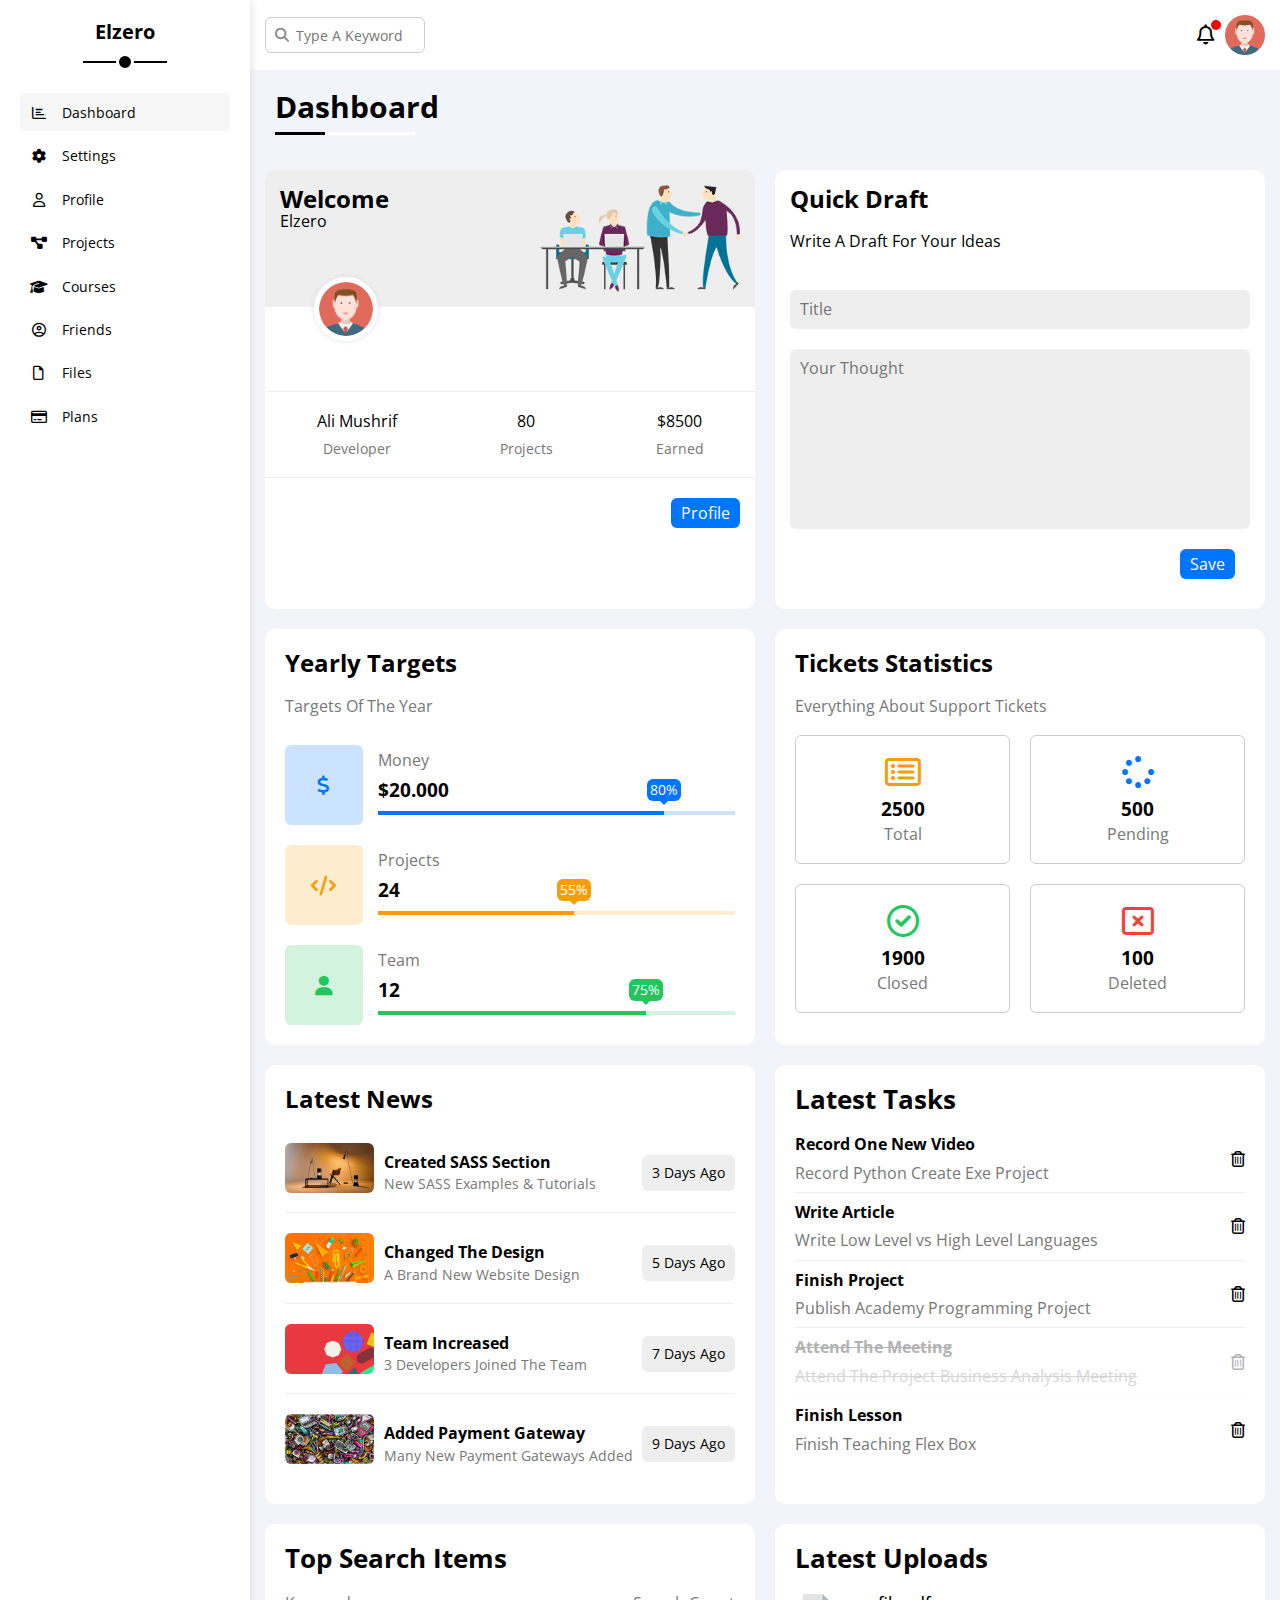
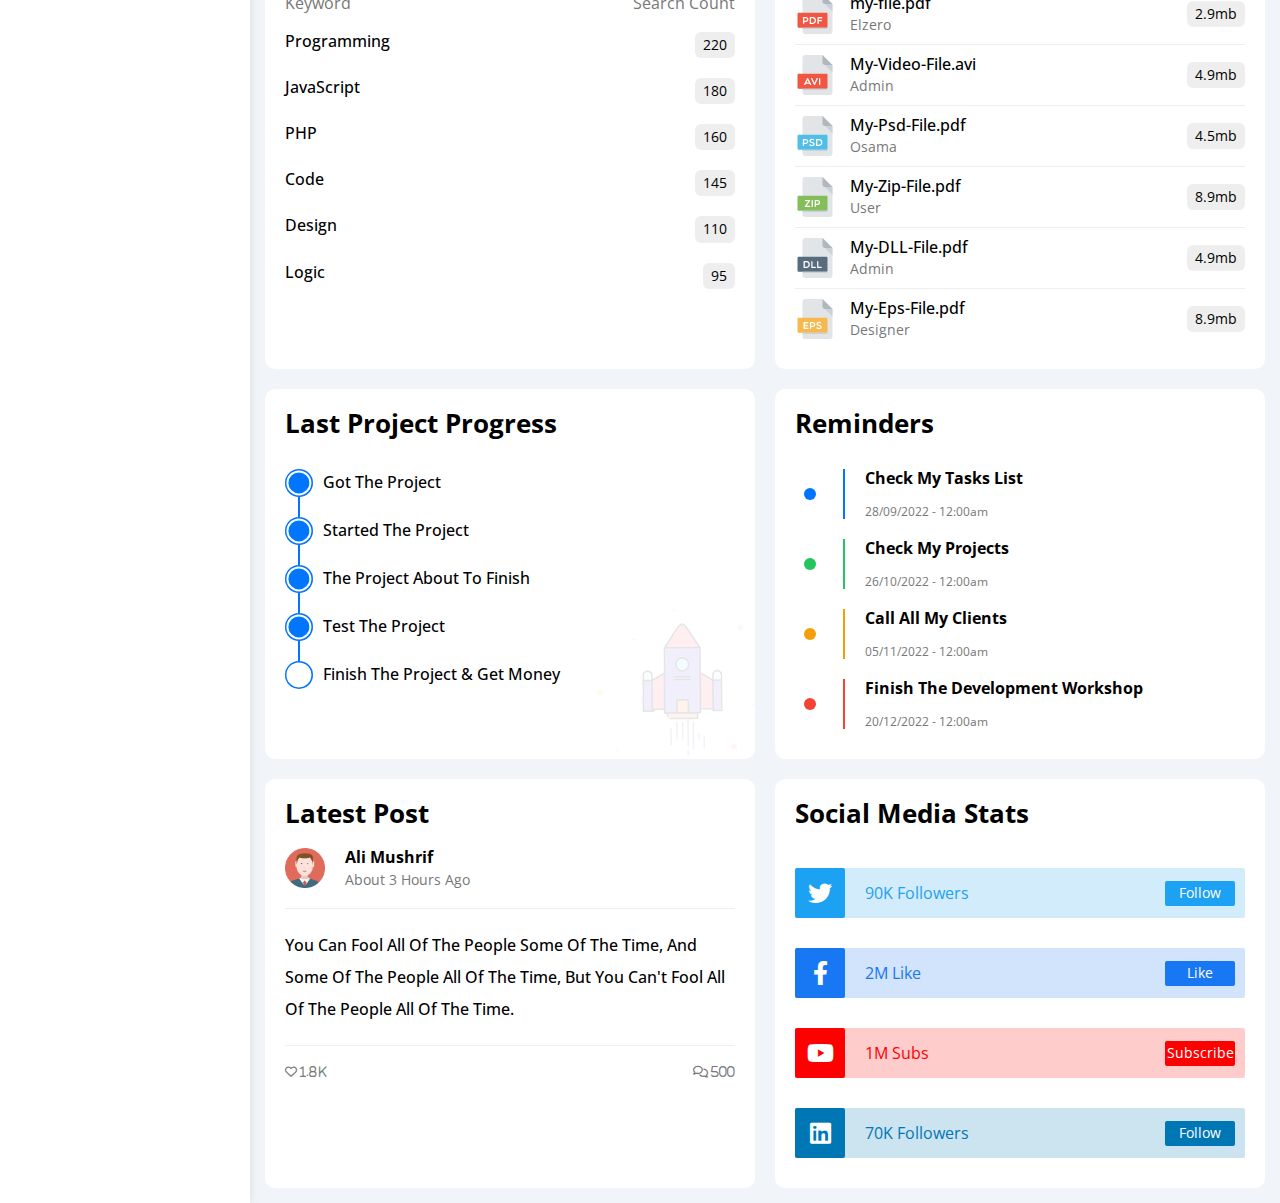
==== commit 3326f92f: "lsat-one" ====
--- a/index.html
+++ b/index.html
@@ -6,6 +6,8 @@
     <meta name="viewport" content="width=device-width, initial-scale=1.0" />
     <!-- The main File -->
     <link rel="stylesheet" href="CSS/master.css" />
+    <!-- The Frame Of CSS -->
+    <link rel="stylesheet" href="CSS/Frame.css" />
     <!-- Normalize Laybrary -->
     <link rel="stylesheet" href="CSS/normalize.css" />
     <!-- Font Awesome -->
@@ -391,114 +393,143 @@
             </div>
           </div>
           <!-- End Latest Uploads -->
-          <div class="box welcome">
-            <div class="intro">
-              <div class="text">
-                <h2>Welcome</h2>
-                <p>Elzero</p>
-              </div>
-              <img src="Images/welcome.png" alt="" />
-            </div>
-            <div class="rest">
+          <!-- Start Last Project Progress -->
+          <div class="box project-progress">
+            <h2>Last Project Progress</h2>
+            <div class="point">
+              <div class="circle">
+                <div class="sub-circle"></div>
+              </div>
+              <p>Got The Project</p>
+            </div>
+            <div class="point">
+              <div class="circle">
+                <div class="sub-circle"></div>
+              </div>
+              <p>Started The Project</p>
+            </div>
+            <div class="point">
+              <div class="circle">
+                <div class="sub-circle"></div>
+              </div>
+              <p>The Project About To Finish</p>
+            </div>
+            <div class="point">
+              <div class="circle">
+                <div class="sub-circle animation"></div>
+              </div>
+              <p>Test The Project</p>
+            </div>
+            <div class="point">
+              <div class="circle last">
+                <div class="sub-circle white"></div>
+              </div>
+              <p>Finish The Project & Get Money</p>
+            </div>
+            <img src="Images/project.png" alt="" />
+          </div>
+          <!-- End Last Project Progress -->
+          <!-- Start Reminders -->
+          <div class="box reminders">
+            <h2>Reminders</h2>
+            <div class="points">
+              <div class="dot blue"></div>
+              <div class="text">
+                <h4>Check My Tasks List</h4>
+                <p>28/09/2022 - 12:00am</p>
+              </div>
+            </div>
+            <div class="points">
+              <div class="dot green"></div>
+              <div class="text">
+                <h4>Check My Projects</h4>
+                <p>26/10/2022 - 12:00am</p>
+              </div>
+            </div>
+            <div class="points">
+              <div class="dot orange"></div>
+              <div class="text">
+                <h4>Call All My Clients</h4>
+                <p>05/11/2022 - 12:00am</p>
+              </div>
+            </div>
+            <div class="points">
+              <div class="dot red"></div>
+              <div class="text">
+                <h4>Finish The Development Workshop</h4>
+                <p>20/12/2022 - 12:00am</p>
+              </div>
+            </div>
+          </div>
+          <!-- End Reminders -->
+          <!-- Start Latest Post -->
+          <div class="box latest-post">
+            <h2>Latest Post</h2>
+            <div class="info">
               <img src="Images/avatar.png" alt="" />
-              <div class="text">
-                <div class="column">
-                  <h3>Ali Mushrif</h3>
-                  <p>Developer</p>
-                </div>
-                <div class="column">
-                  <h3>80</h3>
-                  <p>Projects</p>
-                </div>
-                <div class="column">
-                  <h3>$8500</h3>
-                  <p>Earned</p>
-                </div>
-              </div>
-              <button>Profile</button>
-            </div>
-          </div>
-          <div class="box welcome">
-            <div class="intro">
-              <div class="text">
-                <h2>Welcome</h2>
-                <p>Elzero</p>
-              </div>
-              <img src="Images/welcome.png" alt="" />
-            </div>
-            <div class="rest">
-              <img src="Images/avatar.png" alt="" />
-              <div class="text">
-                <div class="column">
-                  <h3>Ali Mushrif</h3>
-                  <p>Developer</p>
-                </div>
-                <div class="column">
-                  <h3>80</h3>
-                  <p>Projects</p>
-                </div>
-                <div class="column">
-                  <h3>$8500</h3>
-                  <p>Earned</p>
-                </div>
-              </div>
-              <button>Profile</button>
-            </div>
-          </div>
-          <div class="box welcome">
-            <div class="intro">
-              <div class="text">
-                <h2>Welcome</h2>
-                <p>Elzero</p>
-              </div>
-              <img src="Images/welcome.png" alt="" />
-            </div>
-            <div class="rest">
-              <img src="Images/avatar.png" alt="" />
-              <div class="text">
-                <div class="column">
-                  <h3>Ali Mushrif</h3>
-                  <p>Developer</p>
-                </div>
-                <div class="column">
-                  <h3>80</h3>
-                  <p>Projects</p>
-                </div>
-                <div class="column">
-                  <h3>$8500</h3>
-                  <p>Earned</p>
-                </div>
-              </div>
-              <button>Profile</button>
-            </div>
-          </div>
-          <div class="box welcome">
-            <div class="intro">
-              <div class="text">
-                <h2>Welcome</h2>
-                <p>Elzero</p>
-              </div>
-              <img src="Images/welcome.png" alt="" />
-            </div>
-            <div class="rest">
-              <img src="Images/avatar.png" alt="" />
-              <div class="text">
-                <div class="column">
-                  <h3>Ali Mushrif</h3>
-                  <p>Developer</p>
-                </div>
-                <div class="column">
-                  <h3>80</h3>
-                  <p>Projects</p>
-                </div>
-                <div class="column">
-                  <h3>$8500</h3>
-                  <p>Earned</p>
-                </div>
-              </div>
-              <button>Profile</button>
-            </div>
-          </div>
+              <div class="title">
+                <h3>Ali Mushrif</h3>
+                <p>About 3 Hours Ago</p>
+              </div>
+            </div>
+            <p>
+              You Can Fool All Of The People Some Of The Time, And Some Of The
+              People All Of The Time, But You Can't Fool All Of The People All
+              Of The Time.
+            </p>
+            <div class="social-icon">
+              <i class="fa-regular fa-heart"> 1.8 k</i>
+              <i class="fa-regular fa-comments"> 500</i>
+            </div>
+          </div>
+          <!-- End Latest Post -->
+          <!-- Start Social Media Stats -->
+          <div class="box social-stats">
+            <h2>Social Media Stats</h2>
+            <div
+              class="sub-box"
+              style="background-color: rgb(29 161 242 / 20%)"
+            >
+              <div class="info">
+                <div class="logo" style="background-color: #1da1f2">
+                  <i class="fa-brands fa-twitter a fa-2x"></i>
+                </div>
+                <p style="color: #1da1f2">90K Followers</p>
+              </div>
+              <button style="background-color: #1da1f2">Follow</button>
+            </div>
+            <div
+              class="sub-box"
+              style="background-color: rgb(24 119 242 / 20%)"
+            >
+              <div class="info">
+                <div class="logo" style="background-color: #1877f2">
+                  <i class="fa-brands fa-facebook-f fa-2x"></i>
+                </div>
+                <p style="color: #1877f2">2M Like</p>
+              </div>
+              <button style="background-color: #1877f2">Like</button>
+            </div>
+            <div class="sub-box" style="background-color: rgb(255 0 0 / 20%)">
+              <div class="info">
+                <div class="logo" style="background-color: #ff0000">
+                  <i class="fa-brands fa-youtube fa-2x"></i>
+                </div>
+                <p style="color: #ff0000">1M Subs</p>
+              </div>
+              <button style="background-color: #ff0000">Subscribe</button>
+            </div>
+            <div class="sub-box" style="background-color: rgb(0 119 181 / 20%)">
+              <div class="info">
+                <div class="logo" style="background-color: #0077b5">
+                  <i class="fa-brands fa-linkedin fa-2x"></i>
+                </div>
+                <p style="color: #0077b5">70K Followers</p>
+              </div>
+              <button style="background-color: #0077b5">Follow</button>
+            </div>
+          </div>
+          <!-- End Social Media Stats -->
         </div>
       </div>
     </div>
--- a/CSS/master.css
+++ b/CSS/master.css
@@ -35,6 +35,7 @@
 }
 ::-webkit-scrollbar-thumb {
   background-color: var(--blue-color);
+  border-radius: 2px;
 }
 ::-webkit-scrollbar-thumb:hover {
   background-color: var(--blue-alt-color);
@@ -759,3 +760,282 @@
 }
 
 /* End Latest Uploads */
+
+/* Start Last Project Progress */
+
+.project-progress {
+  display: flex;
+  flex-direction: column;
+  gap: 10px;
+  padding: 20px;
+  position: relative;
+}
+.project-progress h2 {
+  font-size: 26px;
+  margin-bottom: 20px;
+}
+.project-progress p {
+  font-size: 16px;
+  font-weight: 500;
+}
+.project-progress .point {
+  display: flex;
+  align-items: center;
+  gap: 10px;
+  padding-bottom: 10px;
+}
+.project-progress .point .circle {
+  background-color: var(--blue-color);
+  width: 28px;
+  height: 28px;
+  border-radius: 50%;
+  position: relative;
+}
+.project-progress .point .circle:before {
+  content: "";
+  background-color: var(--blue-color);
+  width: 2px;
+  height: 150%;
+  position: absolute;
+  top: 50%;
+  left: 50%;
+  transform: translateX(-50%);
+}
+.project-progress .point .last:before {
+  display: none;
+}
+.project-progress .point .sub-circle {
+  background-color: var(--blue-color);
+  width: 90%;
+  height: 90%;
+  border-radius: 50%;
+  border: 2px solid var(--white-color);
+  position: absolute;
+  left: 50%;
+  top: 50%;
+  transform: translate(-50%, -50%);
+}
+.project-progress .point .animation {
+  background-color: var(--blue-color);
+  width: 90%;
+  height: 90%;
+  border-radius: 50%;
+  border: 2px solid var(--white-color);
+  position: absolute;
+  left: 50%;
+  top: 50%;
+  transform: translate(-50%, -50%);
+  animation: vibbote 1.5s linear infinite;
+}
+.project-progress .point .white {
+  background-color: var(--white-color);
+  width: 90%;
+  height: 90%;
+  border-radius: 50%;
+  border: 2px solid var(--white-color);
+  position: absolute;
+  left: 50%;
+  top: 50%;
+  transform: translate(-50%, -50%);
+}
+.project-progress > img {
+  position: absolute;
+  height: 150px;
+  bottom: 0;
+  right: 0;
+  opacity: 0.1;
+}
+@media (max-width: 767px) {
+  .project-progress > img {
+    display: none;
+  }
+}
+
+/* End Last Project Progress */
+
+/* Start Reminders */
+
+.reminders {
+  display: flex;
+  flex-direction: column;
+  gap: 10px;
+  padding: 20px;
+}
+.reminders p {
+  font-size: 12px;
+  color: var(--text-color);
+}
+.reminders h2 {
+  font-size: 26px;
+  margin-bottom: 20px;
+}
+.reminders .points {
+  display: flex;
+  gap: 20px;
+  margin-bottom: 10px;
+}
+.reminders .points .dot {
+  width: 50px;
+  height: 50px;
+  padding-left: 40px;
+  position: relative;
+}
+.reminders .points .dot::before {
+  content: "";
+  position: absolute;
+  width: 12px;
+  height: 12px;
+  border-radius: 50%;
+  top: 50%;
+  left: 30%;
+  translate: -50% -50%;
+}
+.reminders .points .dot::after {
+  content: "";
+  position: absolute;
+  width: 2px;
+  height: 100%;
+  right: 0;
+  top: 0;
+}
+.reminders .points .blue::before,
+.reminders .points .blue::after {
+  background-color: var(--blue-color);
+}
+.reminders .points .green::before,
+.reminders .points .green::after {
+  background-color: var(--green-color);
+}
+.reminders .points .orange::before,
+.reminders .points .orange::after {
+  background-color: var(--orange-color);
+}
+.reminders .points .red::before,
+.reminders .points .red::after {
+  background-color: var(--red-color);
+}
+.reminders .points .text {
+  display: flex;
+  flex-direction: column;
+  justify-content: space-between;
+}
+
+/* End Reminders */
+
+/* Start Latest Post */
+
+.latest-post {
+  display: flex;
+  flex-direction: column;
+  gap: 20px;
+  padding: 20px;
+}
+.latest-post h2 {
+  font-size: 26px;
+}
+.latest-post .info {
+  display: flex;
+  gap: 20px;
+}
+.latest-post .info > img {
+  width: 40px;
+}
+.latest-post .info .title {
+  display: flex;
+  flex-direction: column;
+  justify-content: space-between;
+}
+.latest-post .info .title h3 {
+  font-size: 16px;
+}
+.latest-post .info .title p {
+  color: var(--text-color);
+  font-size: 14px;
+}
+.latest-post > p {
+  color: black;
+  font-size: 16px;
+  font-weight: 500;
+  line-height: 2;
+  padding: 20px 0;
+  border-top: 1px solid #eee;
+  border-bottom: 1px solid #eee;
+}
+.latest-post .social-icon {
+  display: flex;
+  justify-content: space-between;
+  font-size: 12px;
+  font-weight: 600;
+  color: var(--text-color);
+}
+
+/* End Latest Post */
+
+/* Start Social Media Stats */
+
+.social-stats {
+  display: flex;
+  flex-direction: column;
+  gap: 20px;
+  padding: 20px;
+}
+.social-stats h2 {
+  font-size: 26px;
+  margin-bottom: 20px;
+}
+.social-stats .sub-box {
+  display: flex;
+  justify-content: space-between;
+  align-items: center;
+  margin-bottom: 10px;
+  border-radius: 2px;
+  padding: 0 10px 0 0;
+}
+.social-stats .sub-box .info {
+  display: flex;
+  align-items: center;
+  gap: 20px;
+}
+.social-stats .sub-box .info .logo {
+  width: 50px;
+  height: 50px;
+  font-size: 12px;
+  background-color: #0075ff;
+  display: flex;
+  justify-content: center;
+  align-items: center;
+  border-radius: 2px;
+}
+.social-stats .sub-box .info:hover .logo {
+  transform: rotateZ(4deg);
+  transition: var(--transition);
+}
+.social-stats .sub-box .info .logo i {
+  color: var(--white-color);
+}
+.social-stats .sub-box button {
+  height: 25px;
+  width: 70px;
+  font-size: 14px;
+  border: none;
+  border-radius: 2px;
+  color: white;
+  cursor: pointer;
+}
+
+/* End Social Media Stats */
+
+/* Start Animation */
+
+@keyframes vibbote {
+  0%,
+  100% {
+    background-color: var(--blue-color);
+  }
+  45%,
+  55% {
+    background-color: var(--white-color);
+  }
+}
+
+/* End Animation */
--- a/CSS/Frame.css
+++ b/CSS/Frame.css
@@ -0,0 +1,24 @@
+.c-red {
+  color: #f44336;
+}
+.bg-red {
+  background-color: #f44336;
+}
+.c-red {
+  color: #22c55e;
+}
+.bg-red {
+  background-color: #22c55e;
+}
+.c-red {
+  color: #0075ff;
+}
+.bg-red {
+  background-color: #0075ff;
+}
+.c-red {
+  color: #f59e0b;
+}
+.bg-red {
+  background-color: #f59e0b;
+}
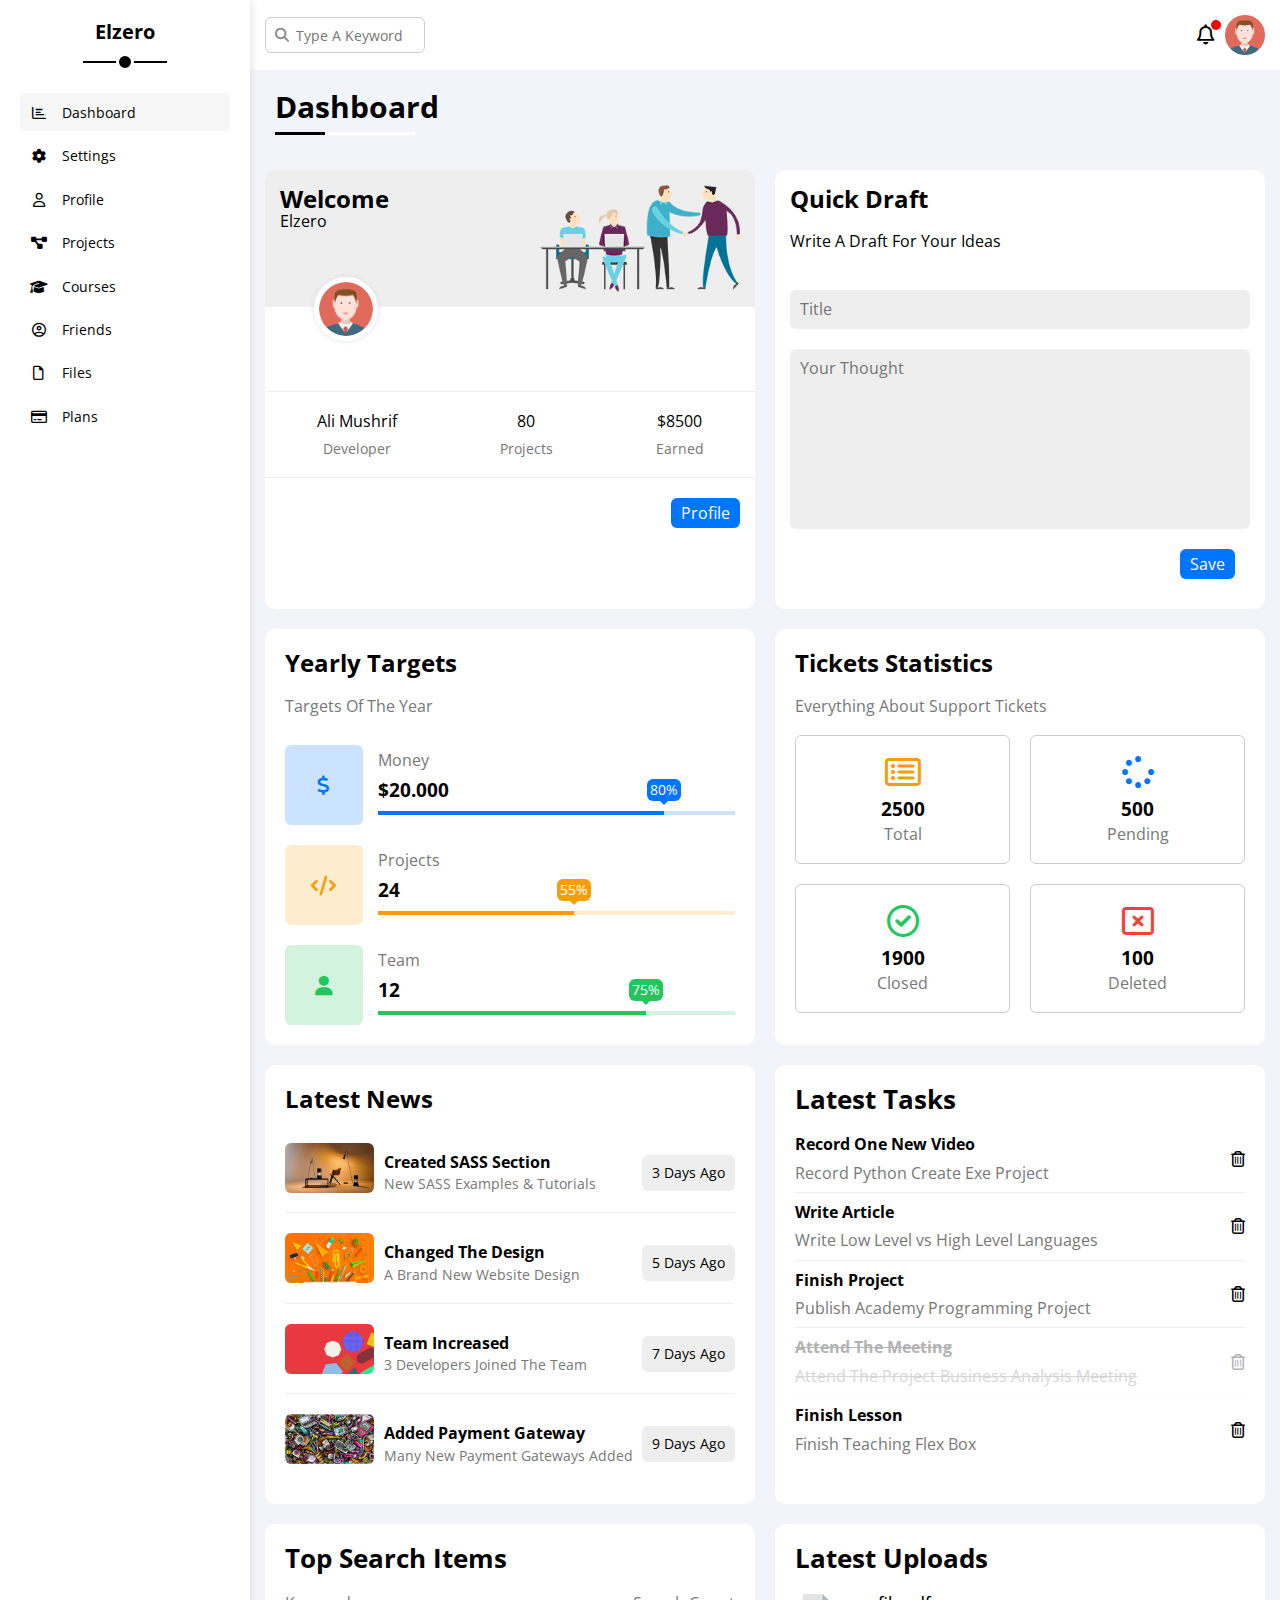
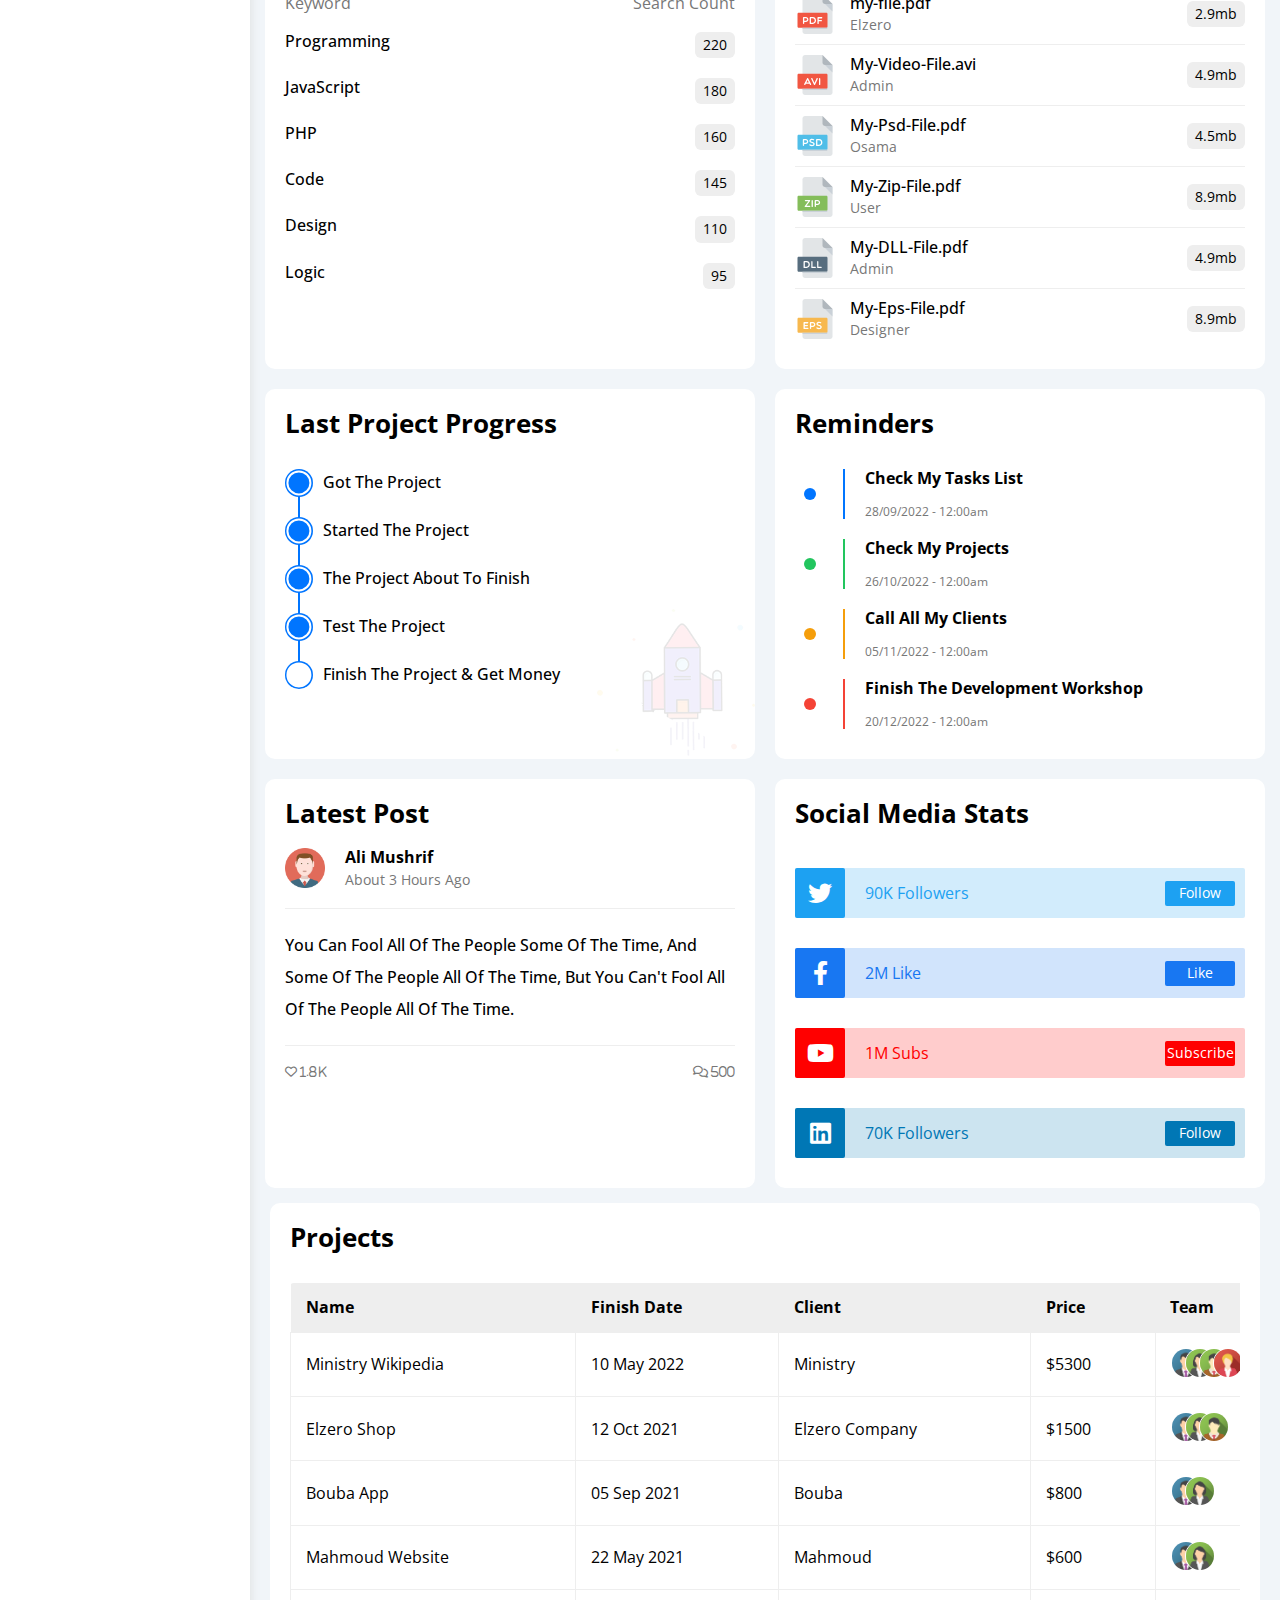
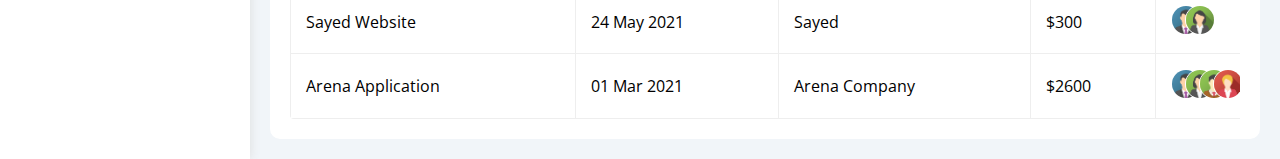
==== commit 0adde47b: "Project-Table" ====
--- a/index.html
+++ b/index.html
@@ -531,6 +531,100 @@
           </div>
           <!-- End Social Media Stats -->
         </div>
+        <!-- Start Table Projects -->
+        <div class="table-container">
+          <div class="project">
+            <h2>Projects</h2>
+            <div class="res-table">
+              <table>
+                <thead>
+                  <tr>
+                    <td>Name</td>
+                    <td>Finish Date</td>
+                    <td>Client</td>
+                    <td>Price</td>
+                    <td>Team</td>
+                    <td>Status</td>
+                  </tr>
+                </thead>
+                <tbody>
+                  <tr>
+                    <td>Ministry Wikipedia</td>
+                    <td>10 May 2022</td>
+                    <td>Ministry</td>
+                    <td>$5300</td>
+                    <td>
+                      <img src="Images/team-01.png" alt="" />
+                      <img src="Images/team-02.png" alt="" />
+                      <img src="Images/team-03.png" alt="" />
+                      <img src="Images/team-05.png" alt="" />
+                    </td>
+                    <td><button class="pending">Pending</button></td>
+                  </tr>
+                  <tr>
+                    <td>Elzero Shop</td>
+                    <td>12 Oct 2021</td>
+                    <td>Elzero Company</td>
+                    <td>$1500</td>
+                    <td>
+                      <img src="Images/team-01.png" alt="" />
+                      <img src="Images/team-02.png" alt="" />
+                      <img src="Images/team-03.png" alt="" />
+                    </td>
+                    <td><button class="in-progress">In Progress</button></td>
+                  </tr>
+                  <tr>
+                    <td>Bouba App</td>
+                    <td>05 Sep 2021</td>
+                    <td>Bouba</td>
+                    <td>$800</td>
+                    <td>
+                      <img src="Images/team-01.png" alt="" />
+                      <img src="Images/team-02.png" alt="" />
+                    </td>
+                    <td><button class="completed">Completed</button></td>
+                  </tr>
+                  <tr>
+                    <td>Mahmoud Website</td>
+                    <td>22 May 2021</td>
+                    <td>Mahmoud</td>
+                    <td>$600</td>
+                    <td>
+                      <img src="Images/team-01.png" alt="" />
+                      <img src="Images/team-02.png" alt="" />
+                    </td>
+                    <td><button class="completed">Completed</button></td>
+                  </tr>
+                  <tr>
+                    <td>Sayed Website</td>
+                    <td>24 May 2021</td>
+                    <td>Sayed</td>
+                    <td>$300</td>
+                    <td>
+                      <img src="Images/team-01.png" alt="" />
+                      <img src="Images/team-02.png" alt="" />
+                    </td>
+                    <td><button class="rejected">Rejected</button></td>
+                  </tr>
+                  <tr>
+                    <td>Arena Application</td>
+                    <td>01 Mar 2021</td>
+                    <td>Arena Company</td>
+                    <td>$2600</td>
+                    <td>
+                      <img src="Images/team-01.png" alt="" />
+                      <img src="Images/team-02.png" alt="" />
+                      <img src="Images/team-03.png" alt="" />
+                      <img src="Images/team-05.png" alt="" />
+                    </td>
+                    <td><button class="completed">Completed</button></td>
+                  </tr>
+                </tbody>
+              </table>
+            </div>
+          </div>
+        </div>
+        <!-- End Table Projects -->
       </div>
     </div>
   </body>
--- a/CSS/master.css
+++ b/CSS/master.css
@@ -173,7 +173,7 @@
 }
 @media (max-width: 767px) {
   .content {
-    width: calc(100vw - 50px);
+    width: calc(100vw - 64px);
   }
 }
 .content .head {
@@ -1025,6 +1025,81 @@
 
 /* End Social Media Stats */
 
+/* Start Table Project */
+
+.table-container {
+  padding: 0 20px 20px;
+}
+@media (max-width: 767px) {
+  .table-container {
+    padding: 0 6px 6px;
+  }
+}
+.table-container img {
+  width: 30px;
+  border: 1px solid var(--white-color);
+  border-radius: 50%;
+}
+.table-container img:not(:first-child) {
+  margin-left: -20px;
+}
+.table-container td {
+  padding: 15px;
+}
+.table-container h2 {
+  font-size: 26px;
+  margin-bottom: 30px;
+}
+.table-container .project {
+  background-color: var(--white-color);
+  border-radius: 10px;
+  padding: 20px;
+}
+.table-container .project .res-table {
+  overflow-x: auto;
+}
+.table-container .project table {
+  min-width: 1200px;
+  width: 100%;
+  border-radius: 4px;
+  overflow: hidden;
+  border-collapse: collapse;
+  border-spacing: 0;
+}
+.table-container .project table thead {
+  background-color: #eee;
+  font-weight: bold;
+}
+.table-container .project table tbody tr:hover {
+  background-color: #faf7f7;
+  transition: var(--orange-color);
+}
+.table-container .project table tbody td {
+  border: 1px solid #eee;
+}
+.table-container button {
+  width: 70px;
+  height: 20px;
+  font-size: 12px;
+  color: var(--white-color);
+  border: none;
+  border-radius: 4px;
+}
+.table-container button.pending {
+  background-color: var(--orange-color);
+}
+.table-container button.in-progress {
+  background-color: var(--blue-color);
+}
+.table-container button.completed {
+  background-color: var(--green-color);
+}
+.table-container button.rejected {
+  background-color: var(--red-color);
+}
+
+/* End Table Project */
+
 /* Start Animation */
 
 @keyframes vibbote {
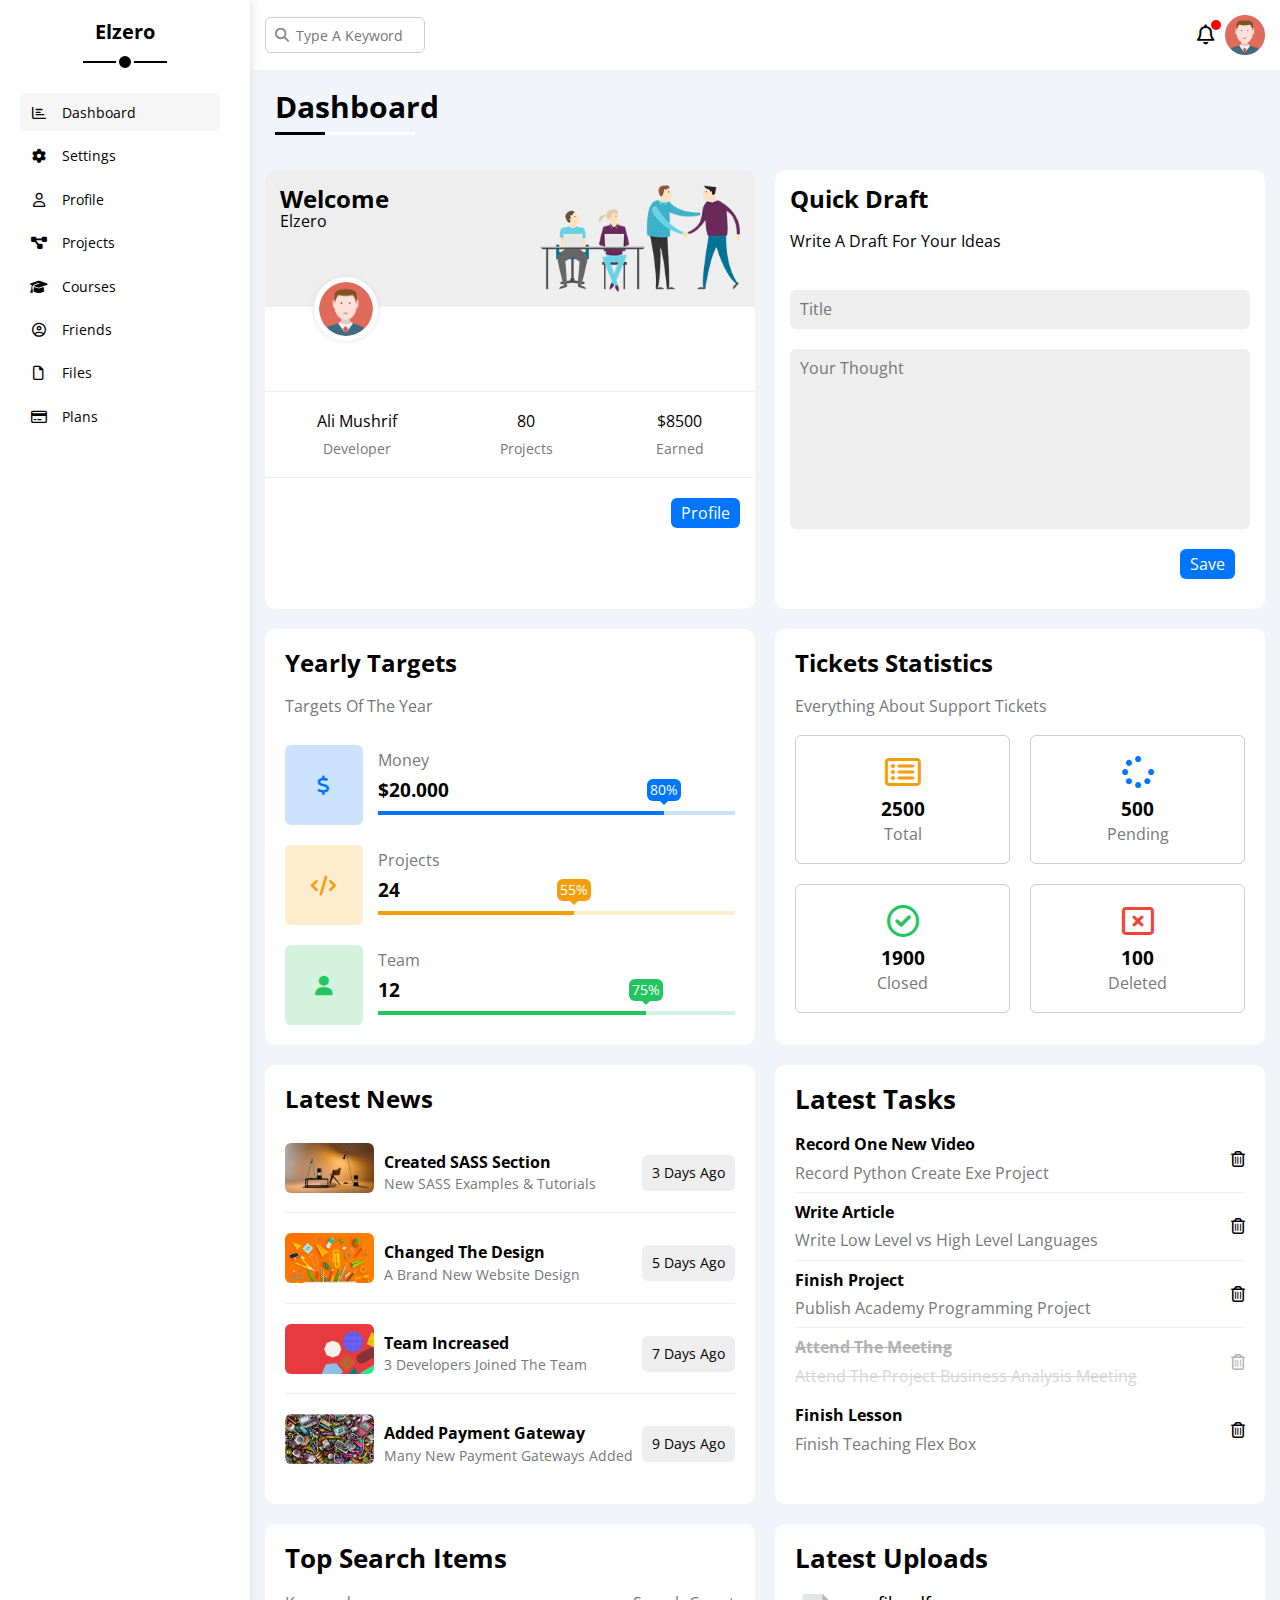
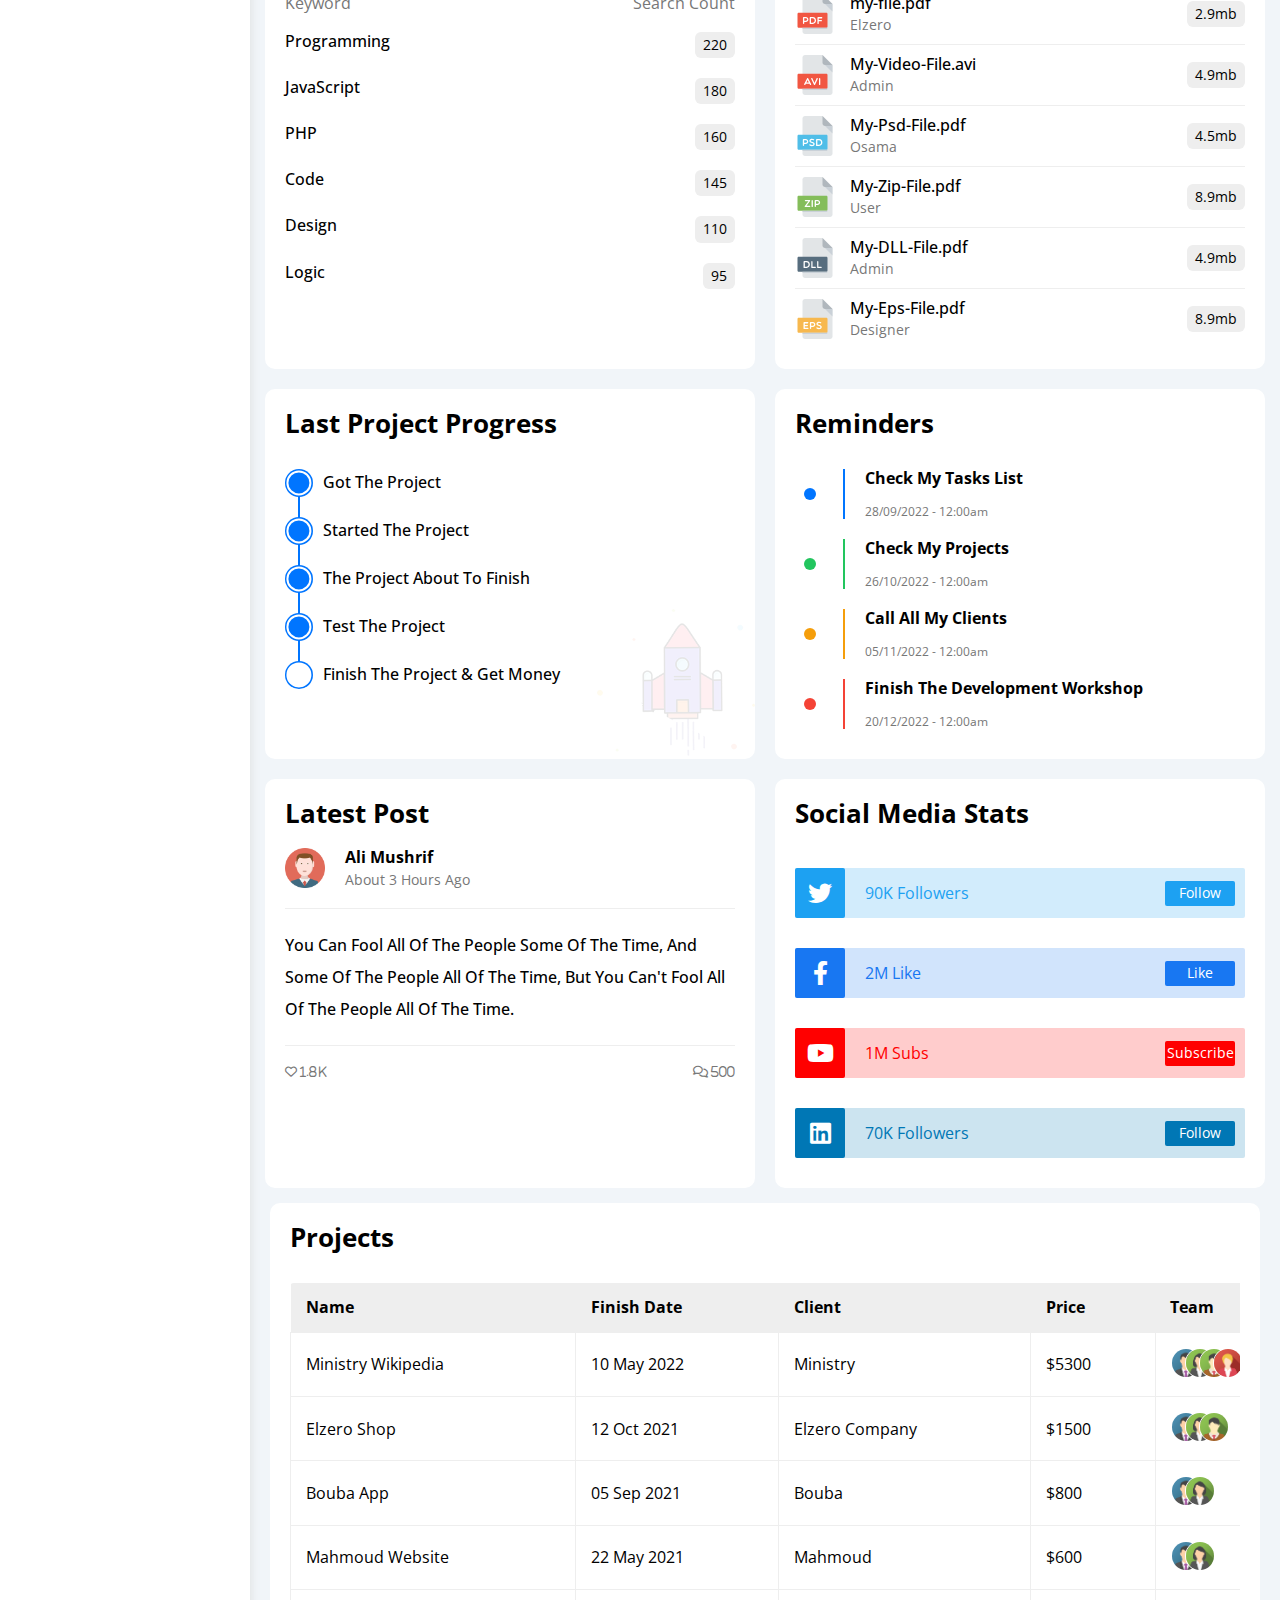
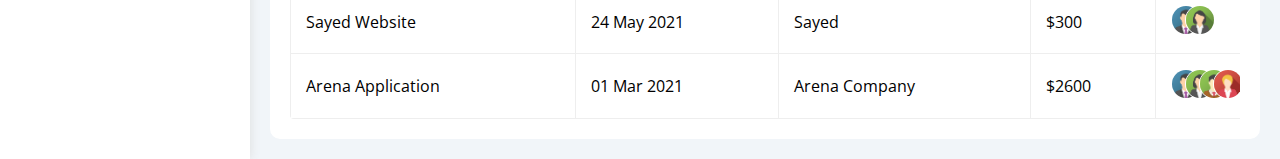
==== commit bae77212: "Start-settings" ====
--- a/index.html
+++ b/index.html
@@ -34,43 +34,43 @@
             </a>
           </li>
           <li>
-            <a href="index.html">
+            <a href="settings.html">
               <i class="fa-solid fa-gear fa-fw"></i>
               <span>Settings</span>
             </a>
           </li>
           <li>
-            <a href="index.html">
+            <a href="profile.html">
               <i class="fa-regular fa-user fa-fw"></i>
               <span>Profile</span>
             </a>
           </li>
           <li>
-            <a href="index.html">
+            <a href="projects.html">
               <i class="fa-solid fa-diagram-project fa-fw"></i>
               <span>Projects</span>
             </a>
           </li>
           <li>
-            <a href="index.html">
+            <a href="courses.html">
               <i class="fa-solid fa-graduation-cap fa-fw"></i>
               <span>Courses</span>
             </a>
           </li>
           <li>
-            <a href="index.html">
+            <a href="friends.html">
               <i class="fa-regular fa-circle-user fa-fw"></i>
               <span>Friends</span>
             </a>
           </li>
           <li>
-            <a href="index.html">
+            <a href="files.html">
               <i class="fa-regular fa-file fa-fw"></i>
               <span>Files</span>
             </a>
           </li>
           <li>
-            <a href="index.html">
+            <a href="plans.html">
               <i class="fa-regular fa-credit-card fa-fw"></i>
               <span>Plans</span>
             </a>
--- a/CSS/master.css
+++ b/CSS/master.css
@@ -98,8 +98,10 @@
   left: 50%;
   transform: translateX(-50%);
 }
+.sidebar ul {
+  width: 200px;
+}
 .sidebar ul li {
-  padding: 10px;
   border-radius: var(--border-raduis);
   margin-bottom: 5px;
   cursor: pointer;
@@ -110,6 +112,10 @@
 }
 .sidebar ul .active {
   background-color: #f6f6f6;
+}
+.sidebar ul li a {
+  padding: 10px;
+  display: block;
 }
 .sidebar ul li a i {
   color: black;
